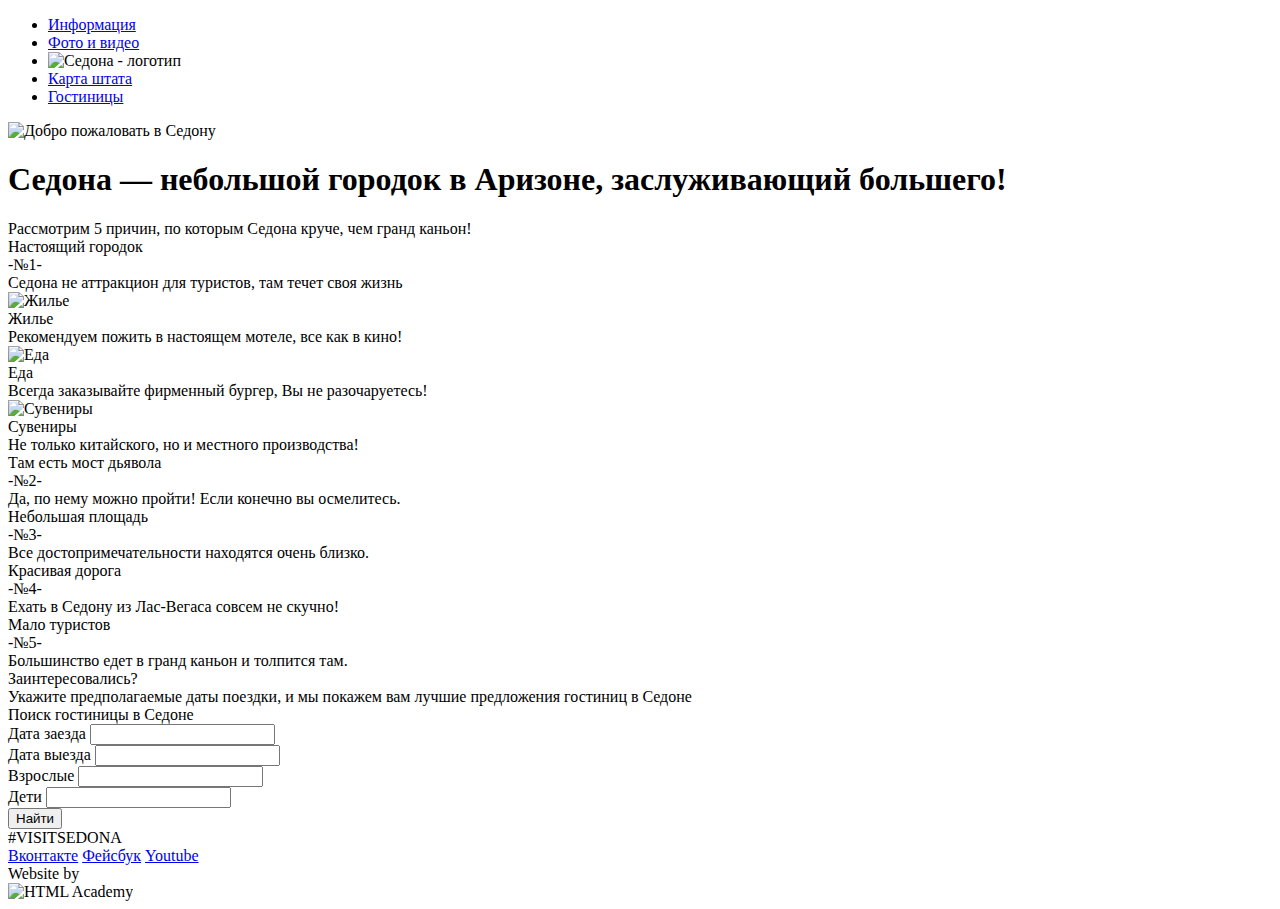
==== index.html @ 9730f126 "Доработанная разметка главной страницы и внутренней страницы" ====
<!DOCTYPE html>
<html lang="ru">
  <head>
    <meta charset="utf-8">
    <title>Добро пожаловать в Седону</title>
  </head>
  <body>
    <header class="main-header">
      <nav class="main-navigation">
        <ul>
          <li>
            <a href="#">Информация</a>
          </li>
          <li>
            <a href="#">Фото и видео</a>
          </li>
          <li>
            <div class="logo">
              <img src="img/logo.png" width="140" height="75" alt="Седона - логотип">
            </div>
          </li>
          <li>
            <a href="#">Карта штата</a>
          </li>
          <li>
            <a href="#">Гостиницы</a>
          </li>
        </ul>
      </nav>
    </header>
    <main>
      <div class="banner-wrapper">
        <div class="banner-description-container">
          <img src="#" width="475" height="360" alt="Добро пожаловать в Седону">
        </div>
      </div>
      <div class="advantages-container">
        <div class="advantages-title-wrapper">
          <h1 class="advantages-title">Седона — небольшой городок в Аризоне, заслуживающий большего!</h1>
          <div class="advantages-description">
            Рассмотрим 5 причин, по которым Седона круче, чем гранд каньон!
          </div>
        </div>
        <div class="advantages-wrapper">
          <section class="advantage">
            <div class=advantage-title> Настоящий городок </div>
            <div class="advantage-number">-№1-</div>
            <div class="advantage-text">Седона не аттракцион для туристов, там течет своя жизнь</div>
          </section>
        </div>
        <div class="advantage-extention-wrapper">
          <section class="advantage-extention">
            <div class="advantage-extention-image">
              <img src="#" width="60" height="60" alt="Жилье">
            </div>
            <div class="advantage-extention-title">Жилье</div>
            <div class="advantage-extention-text">Рекомендуем пожить в настоящем мотеле, все как в кино!</div>
          </section>
          <section class="advantage-extention">
            <div class="advantage-extention-image">
              <img src="#" width="60" height="60" alt="Еда">
            </div>
            <div class="advantage-extention-title">Еда</div>
            <div class="advantage-extention-text">Всегда заказывайте фирменный бургер, Вы не разочаруетесь!</div>
          </section>
          <section class="advantage-extention">
            <div class="advantage-extention-image">
              <img src="#" width="60" height="60" alt="Сувениры">
            </div>
            <div class="advantage-extention-title">Сувениры</div>
            <div class="advantage-extention-text">Не только китайского, но и местного производства!</div>
          </section>
        </div>
        <div class="advantages-wrapper">
          <section class="advantage">
            <div class=advantage-title>Там есть мост дьявола</div>
            <div class="advantage-number">-№2-</div>
            <div class="advantage-text">Да, по нему можно пройти! Если конечно вы осмелитесь.</div>
          </section>
        </div>
        <div class="advantages-wrapper">
          <section class="advantage">
            <div class=advantage-title>Небольшая площадь</div>
            <div class="advantage-number">-№3-</div>
            <div class="advantage-text">Все достопримечательности находятся очень близко.</div>
          </section>
          <section class="advantage">
            <div class=advantage-title>Красивая дорога</div>
            <div class="advantage-number">-№4-</div>
            <div class="advantage-text">Ехать в Седону из Лас-Вегаса совсем не скучно!</div>
          </section>
          <section class="advantage">
            <div class=advantage-title>Мало туристов</div>
            <div class="advantage-number">-№5-</div>
            <div class="advantage-text">Большинство едет в гранд каньон и толпится там.</div>
          </section>
        </div>
      </div>
      <div class="find-hotels-container">
        <div class="hotels-tittle-wrapper">
          <div class="hotels-title">Заинтересовались?</div>
          <div class="hotels-title-description">
            Укажите предполагаемые даты поездки,
            и мы покажем вам лучшие предложения гостиниц в Cедоне
          </div>
        </div>
        <div class="find-hotel-form-wrapper">
          <div class="find-hotel-form-title">Поиск гостиницы в Cедоне</div>
          <div class="find-hotel-form">
            <div class="find-hotel-form-container">
              <form>
                <div class="find-hotel-form-row">
                  <label for="date_a">Дата заезда</label>
                  <input type="text" name="arriving-date" id="date_a">
                </div>
                <div class="find-hotel-form-row">
                  <label for="date_d">Дата выезда</label>
                  <input type="text" name="departure-date" id="date_d">
                </div>
                <div class="find-hotel-form-row">
                  <div class="find-hotel-form-half-col">
                    <label for="adult">Взрослые</label>
                    <input type="number" name="adult" id="adult">
                  </div>
                  <div class="find-hotel-form-half-col">
                    <label for="kids">Дети</label>
                    <input type="number" name="kids" id="kids">
                  </div>
                </div>
                <div class="find-hotel-form-row">
                  <input type="submit" value="Найти">
                </div>
              </form>
            </div>
          </div>
          </div>
        <div class="map">
        </div>
      </div>
    </main>
    <footer>
      <div class="footer-label">
        <a> #VISITSEDONA</a>
      </div>
      <div class="footer-social">
        <a class="social-btn social-btn-vk" href="#">Вконтакте</a>
        <a class="social-btn social-btn-fb" href="#">Фейсбук</a>
        <a class="social-btn social-btn-inst" href="#">Youtube</a>
      </div>
      <div class="footer-copyright">
        <span>Website by</span>
        <div class="copiright-image">
          <img src="#" width="116" height="38" alt="HTML Academy">
        </div>
      </div>
    </footer>
  </body>
</html>
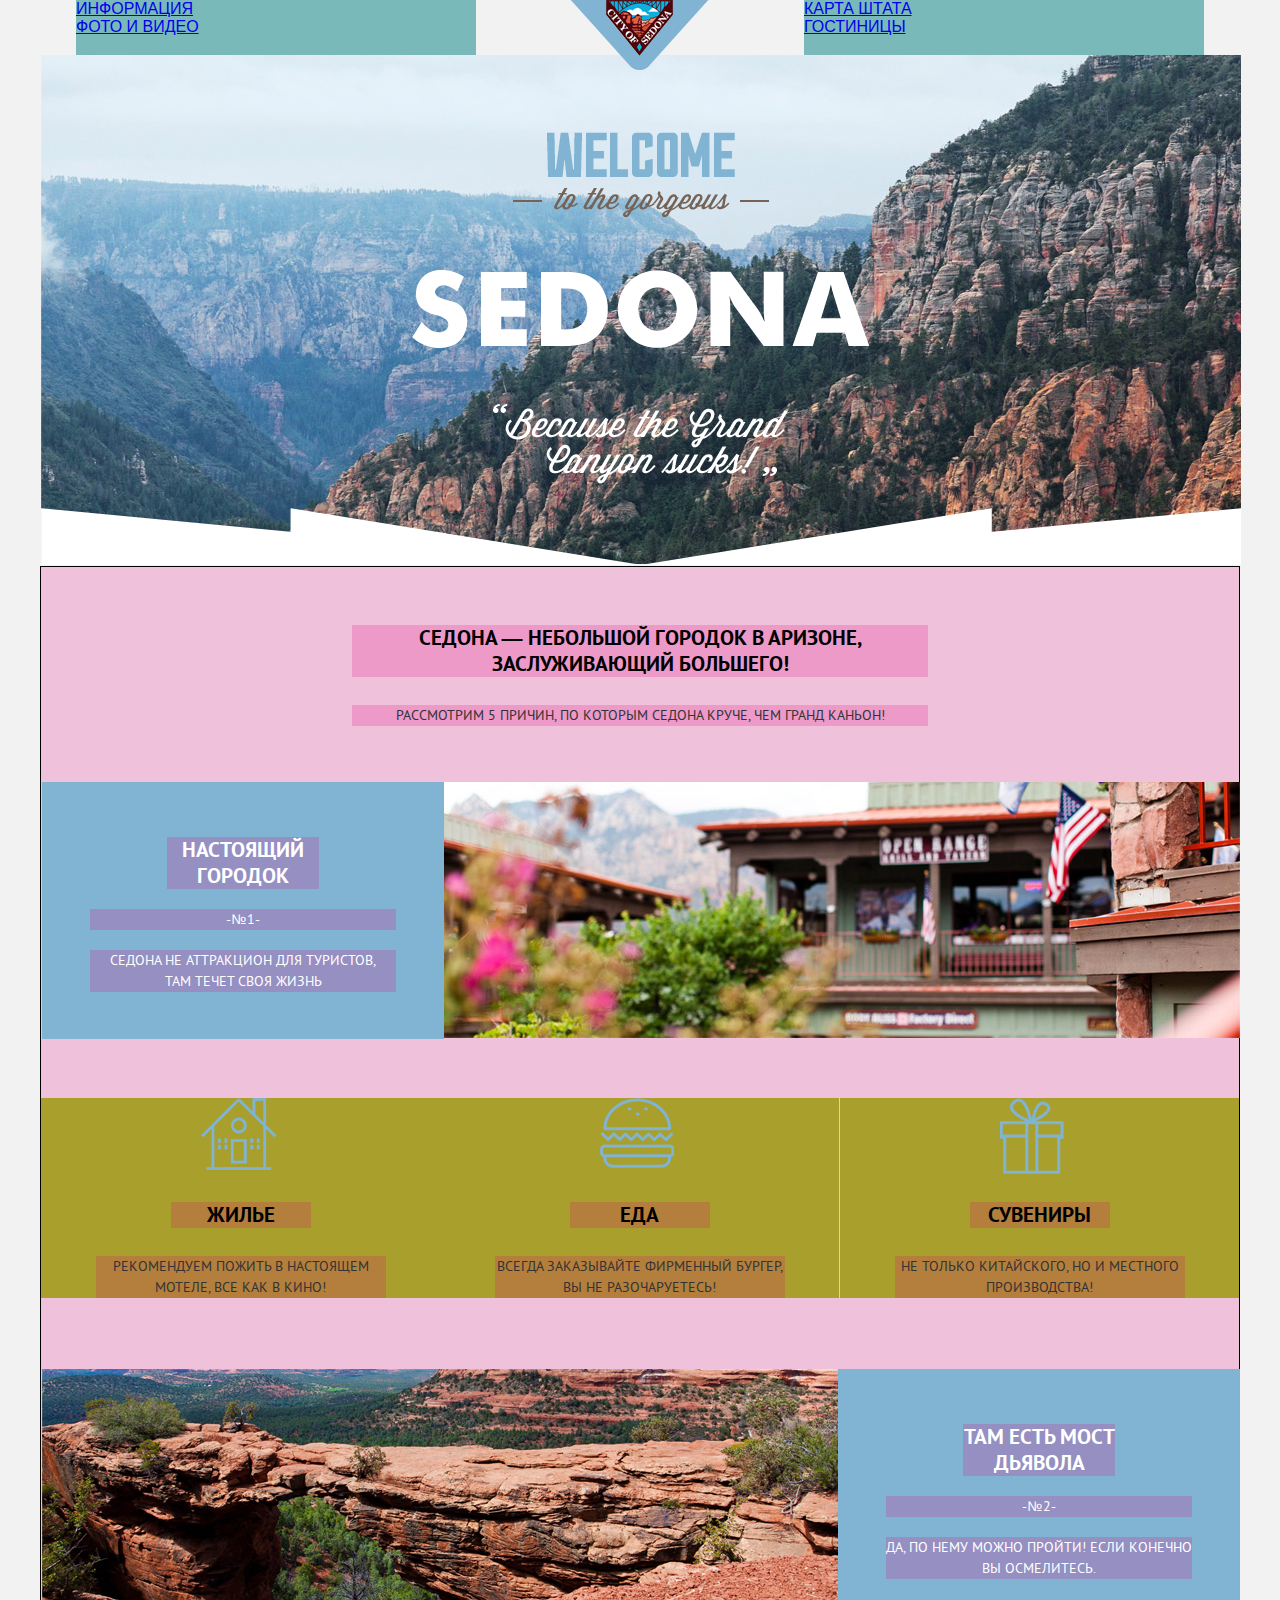
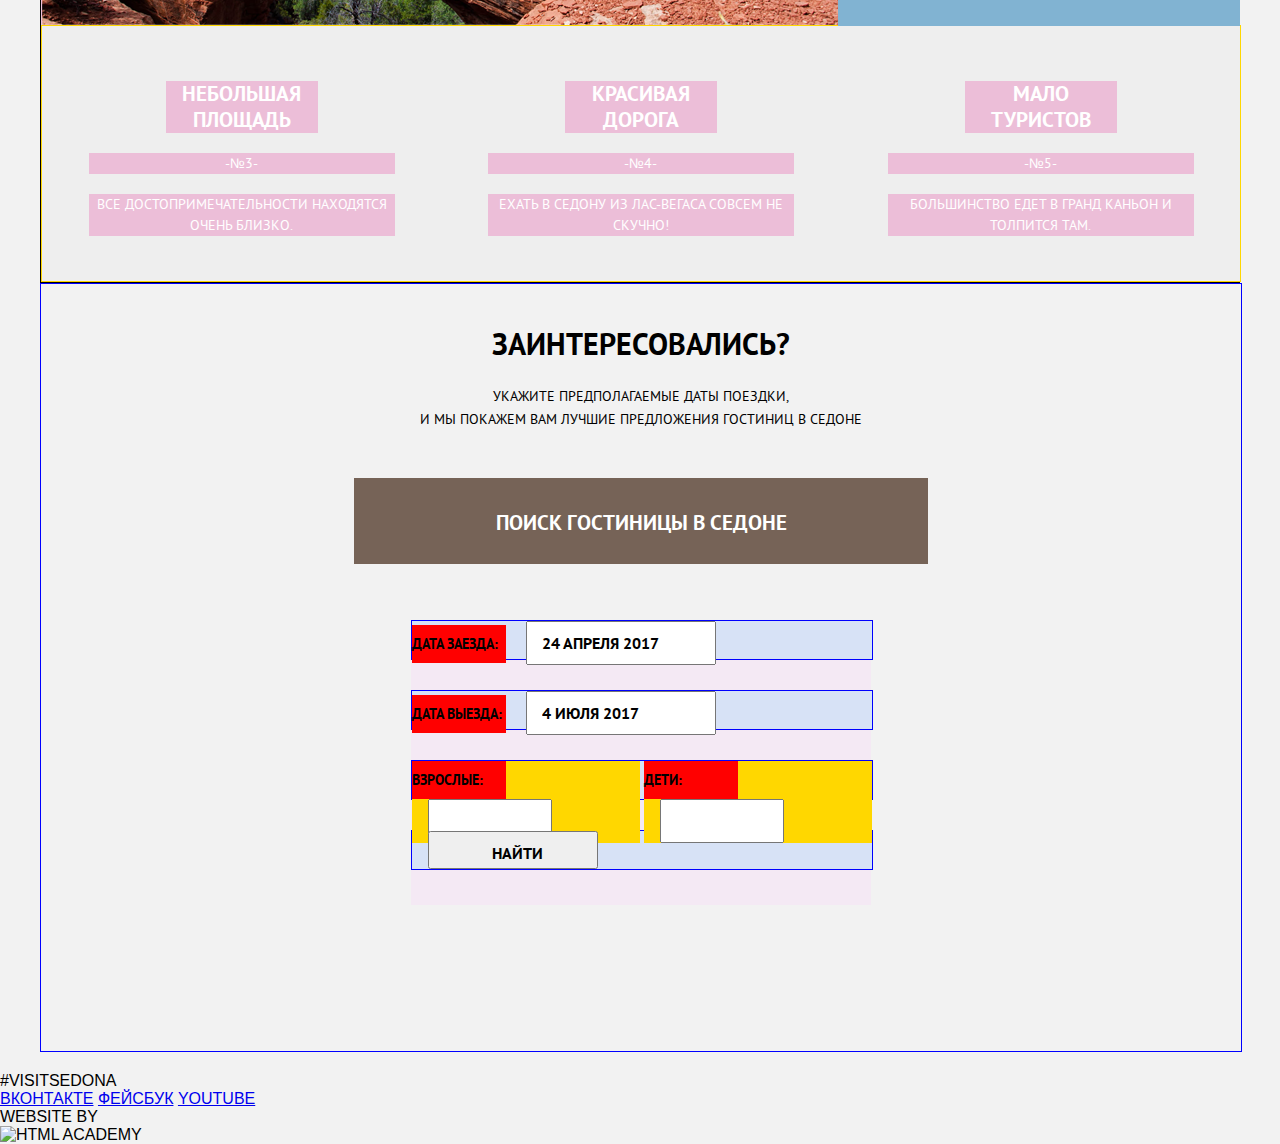
==== commit d721e960: "Сетка главной страницы (до формы)" ====
--- a/index.html
+++ b/index.html
@@ -3,22 +3,22 @@
   <head>
     <meta charset="utf-8">
     <title>Добро пожаловать в Седону</title>
+  <link rel="stylesheet" href="css/normalize.css">
+  <link rel="stylesheet" href="css/style.css">
   </head>
   <body>
-    <header class="main-header">
-      <nav class="main-navigation">
-        <ul>
+    <header class="main-container">
+      <nav class="main-navigation clearfix">
+        <ul class="nav-left">
+
           <li>
             <a href="#">Информация</a>
           </li>
           <li>
             <a href="#">Фото и видео</a>
           </li>
-          <li>
-            <div class="logo">
-              <img src="img/logo.png" width="140" height="75" alt="Седона - логотип">
-            </div>
-          </li>
+        </ul>
+        <ul class="nav-right">
           <li>
             <a href="#">Карта штата</a>
           </li>
@@ -26,12 +26,20 @@
             <a href="#">Гостиницы</a>
           </li>
         </ul>
+
+        <div class="logo">
+          <a>
+            <img src="img/logo.png" width="" height="" alt="Седона - логотип">
+          </a>
+        </div>
+
       </nav>
+
     </header>
-    <main>
+    <main class="main-container">
       <div class="banner-wrapper">
         <div class="banner-description-container">
-          <img src="#" width="475" height="360" alt="Добро пожаловать в Седону">
+          <img src="img/banner-text.png" width="" height="" alt="Добро пожаловать в Седону">
         </div>
       </div>
       <div class="advantages-container">
@@ -41,66 +49,72 @@
             Рассмотрим 5 причин, по которым Седона круче, чем гранд каньон!
           </div>
         </div>
-        <div class="advantages-wrapper">
+        <div class="advantages-wrapper first">
           <section class="advantage">
-            <div class=advantage-title> Настоящий городок </div>
-            <div class="advantage-number">-№1-</div>
-            <div class="advantage-text">Седона не аттракцион для туристов, там течет своя жизнь</div>
+            <div class="advantages-title"> Настоящий городок </div>
+            <div class="advantages-description">-№1- </div>
+            <div class="advantages-description">
+              Седона не аттракцион для туристов, <br>
+              там течет своя жизнь
+            </div>
           </section>
         </div>
-        <div class="advantage-extention-wrapper">
+        <div class="advantage-extention-wrapper clearfix">
           <section class="advantage-extention">
             <div class="advantage-extention-image">
-              <img src="#" width="60" height="60" alt="Жилье">
+              <img src="img/dwelling-icon.png" width="" height="" alt="Жилье">
             </div>
-            <div class="advantage-extention-title">Жилье</div>
-            <div class="advantage-extention-text">Рекомендуем пожить в настоящем мотеле, все как в кино!</div>
+            <div class="advantages-title extention">Жилье</div>
+            <div class="advantages-description extention">Рекомендуем пожить в настоящем мотеле, все как в кино!</div>
           </section>
           <section class="advantage-extention">
             <div class="advantage-extention-image">
-              <img src="#" width="60" height="60" alt="Еда">
+              <img src="img/food-icon.png" width="" height="" alt="Еда">
             </div>
-            <div class="advantage-extention-title">Еда</div>
-            <div class="advantage-extention-text">Всегда заказывайте фирменный бургер, Вы не разочаруетесь!</div>
+            <div class="advantages-title extention">Еда</div>
+            <div class="advantages-description extention">
+              Всегда заказывайте фирменный бургер, Вы не разочаруетесь!</div>
           </section>
           <section class="advantage-extention">
             <div class="advantage-extention-image">
-              <img src="#" width="60" height="60" alt="Сувениры">
+              <img src="img/souvenir-icon.png" width="" height="" alt="Сувениры">
             </div>
-            <div class="advantage-extention-title">Сувениры</div>
-            <div class="advantage-extention-text">Не только китайского, но и местного производства!</div>
+            <div class="advantages-title extention">Сувениры</div>
+            <div class="advantages-description extention">Не только китайского, но и местного производства!</div>
           </section>
         </div>
-        <div class="advantages-wrapper">
-          <section class="advantage">
-            <div class=advantage-title>Там есть мост дьявола</div>
-            <div class="advantage-number">-№2-</div>
-            <div class="advantage-text">Да, по нему можно пройти! Если конечно вы осмелитесь.</div>
+        <div class="advantages-wrapper second">
+          <section class="advantage second">
+            <div class="advantages-title">Там есть мост дьявола</div>
+            <div class="advantages-description">-№2-</div>
+            <div class="advantages-description">Да, по нему можно пройти! Если конечно вы осмелитесь.</div>
           </section>
         </div>
-        <div class="advantages-wrapper">
-          <section class="advantage">
-            <div class=advantage-title>Небольшая площадь</div>
-            <div class="advantage-number">-№3-</div>
-            <div class="advantage-text">Все достопримечательности находятся очень близко.</div>
+        <div class="advantages-wrapper third clearfix">
+          <section class="advantage third">
+            <div class="advantages-title">Небольшая площадь</div>
+            <div class="advantages-description">-№3-</div>
+            <div class="advantages-description">Все достопримечательности находятся очень близко.</div>
           </section>
-          <section class="advantage">
-            <div class=advantage-title>Красивая дорога</div>
-            <div class="advantage-number">-№4-</div>
-            <div class="advantage-text">Ехать в Седону из Лас-Вегаса совсем не скучно!</div>
+          <section class="advantage third">
+            <div class="advantages-title">Красивая дорога</div>
+            <div class="advantages-description">-№4-</div>
+            <div class="advantages-description">Ехать в Седону из Лас-Вегаса совсем не скучно!</div>
           </section>
-          <section class="advantage">
-            <div class=advantage-title>Мало туристов</div>
-            <div class="advantage-number">-№5-</div>
-            <div class="advantage-text">Большинство едет в гранд каньон и толпится там.</div>
+          <section class="advantage third">
+            <div class="advantages-title">Мало туристов</div>
+            <div class="advantages-description">-№5-</div>
+            <div class="advantages-description">Большинство едет в гранд каньон и толпится там.</div>
           </section>
         </div>
       </div>
+
       <div class="find-hotels-container">
+
         <div class="hotels-tittle-wrapper">
           <div class="hotels-title">Заинтересовались?</div>
           <div class="hotels-title-description">
-            Укажите предполагаемые даты поездки,
+            Укажите предполагаемые даты поездки, <br>
             и мы покажем вам лучшие предложения гостиниц в Cедоне
           </div>
         </div>
@@ -108,22 +122,23 @@
           <div class="find-hotel-form-title">Поиск гостиницы в Cедоне</div>
           <div class="find-hotel-form">
             <div class="find-hotel-form-container">
-              <form>
+
+              <form action="#" method="get">
                 <div class="find-hotel-form-row">
-                  <label for="date_a">Дата заезда</label>
-                  <input type="text" name="arriving-date" id="date_a">
+                  <label for="date_a">Дата заезда:</label>
+                  <input type="text" name="arriving-date" id="date_a" value="24 апреля 2017">
                 </div>
                 <div class="find-hotel-form-row">
-                  <label for="date_d">Дата выезда</label>
-                  <input type="text" name="departure-date" id="date_d">
+                  <label for="date_d">Дата выезда:</label>
+                  <input type="text" name="departure-date" id="date_d" value="4 июля 2017">
                 </div>
                 <div class="find-hotel-form-row">
                   <div class="find-hotel-form-half-col">
-                    <label for="adult">Взрослые</label>
+                    <label for="adult">Взрослые:</label>
                     <input type="number" name="adult" id="adult">
                   </div>
                   <div class="find-hotel-form-half-col">
-                    <label for="kids">Дети</label>
+                    <label class="kidds" for="kids">Дети:</label>
                     <input type="number" name="kids" id="kids">
                   </div>
                 </div>
--- a/css/style.css
+++ b/css/style.css
@@ -0,0 +1,478 @@
+@font-face {
+  font-family: "PT Sans Bold";
+  src: url(../fonts/ptsansbold.woff);
+}
+
+@font-face {
+  font-family: "PT Sans Regular";
+  src: url(../fonts/ptsans.woff);
+}
+
+body {
+  min-width: 1280px;
+  min-height: 1900px;
+  margin: 0;
+  padding: 0;
+  background-color: #f2f2f2;
+  text-transform: uppercase;
+}
+
+body {
+ /* background: url(../img/sedona-index-1200.jpg) no-repeat 50% 0; */
+  background-size: 1280px auto;
+}
+
+header {
+
+}
+
+.main-container {
+  /* Только для оформления сетки */
+  width: 1200px;
+  margin: 0 auto;
+  /* background-color: rgba(128,128,0,0.5); */
+}
+
+main.main-container {
+
+  position: relative;
+  top: -20px;
+  z-index: 1;
+}
+
+.main-navigation {
+  width: 1128px;
+  margin: 0 auto;
+/*  background-color: rgba(0,128,0,0.5); */
+
+}
+
+.nav-left, .nav-right {
+  background-color: rgba(0,128,128,0.5);
+  min-height: 70px;
+  width: 400px;
+  margin: 0;
+  padding: 0;
+  list-style-type: none;
+  }
+
+.nav-left {
+  float: left;
+  margin: 0;
+  padding: 0;
+}
+
+.nav-right {
+  float: right;
+}
+
+.clearfix::after {
+  content: "";
+  display: table;
+  clear: both;
+}
+
+.logo {
+  width: 138px;
+  margin: 0 auto;
+  z-index: 2;
+  position: relative;
+
+}
+
+.banner-wrapper {
+  /*background-color: rgba(0,128,128,0.5); */
+  min-height: 510px;
+  border: 1px solid rgba(0,0,0,0);
+  background: url(../img/banner-mask.png) no-repeat 0 bottom, url(../img/banner-photo_2.jpg) no-repeat;
+  margin: 0 auto;
+  width: 100%;
+}
+
+.banner-description-container {
+  width: 458px;
+  height: 352px;
+  margin: 0 auto;
+  margin-top: 77px;
+}
+
+.advantages-container {
+  background-color: rgba(228,0,128,0.2);
+  min-height: 1280px;
+  border: 1px solid black;
+}
+
+.advantages-title-wrapper {
+
+  width: 576px;
+  height: 94px;
+  margin: 0 auto;
+  margin-top: 58px;
+}
+
+.advantages-title {
+  background-color: rgba(228,0,128,0.2);
+  font-family: "PT Sans Bold", Arial, sans-serif;
+  font-size: 21px;
+  line-height: 26px;
+  font-weight: 700;
+  text-transform: uppercase;
+  text-align: center;
+  margin: 0 auto;
+}
+
+  .advantage .advantages-title {
+    color: #ffffff;
+    width: 152px;
+    margin-top: 54px;
+  }
+
+
+
+.advantages-description {
+  background-color: rgba(228,0,128,0.2);
+  font-family: "PT Sans Regular", Arial, sans-serif;
+  font-size: 14px;
+  line-height: 21px;
+  font-weight: 400;
+  text-transform: uppercase;
+  text-align: center;
+  color: #333333;
+  width: 100%;
+  margin: 0 auto;
+  margin-top: 28px;
+
+}
+
+.advantage .advantages-description {
+  color: #ffffff;
+  width: 306px;
+  margin-top: 20px;
+}
+
+
+.advantages-wrapper {
+  background-color: rgba(228,0,128,0.2);
+  width: 100%;
+  height: 255px;
+  margin: 0 auto;
+  border: 1px solid rgba(255,0,0,0);
+
+}
+
+.advantages-wrapper.first {
+  background: url("../img/town.jpg") no-repeat right 0;
+  margin-top: 62px;
+
+}
+
+.advantages-wrapper.second{
+  background: url("../img/bridge.png") no-repeat left 0;
+  margin-top: 0px;
+}
+
+
+.advantage {
+  background-color: #81b3d2;
+  width: 400px;
+  height: 255px;
+  border: 1px solid rgba(255,0,0,0);
+}
+
+.advantage.second {
+  /*margin-left: 800px; */
+  position: absolute;
+  right: 0;
+}
+
+
+.advantage-extention-wrapper {
+    height: 330px;
+}
+
+.advantage-extention {
+  width: 399px;
+  float: left;
+  background-color: rgba(150,150,0,0.8);
+  margin-top: 60px;
+}
+
+.advantage-extention:last-child {
+  float: right;
+}
+
+.advantage-extention-image {
+  width: 80px;
+  height: 76px;
+  margin: 0 auto;
+
+}
+
+.advantages-title.extention {
+  width: 140px;
+  margin-top: 28px;
+}
+
+.advantages-description.extention {
+  width: 290px;
+  margin-top: 28px;
+}
+
+.advantages-wrapper.third {
+  height: 255px;
+  border: 1px solid gold;
+  background-color: #eeeeee;
+  margin-bottom: 0;
+}
+
+.advantage.third {
+  width: 397px;
+  height: 225px;
+  float: left;
+  color: black;
+  background-color: #eeeeee;
+}
+
+.advantage:last-child.third {
+  float: right;
+}
+
+.find-hotels-container {
+  width: 1200px;
+  height: 767px;
+  border: 1px solid blue;
+}
+
+.hotels-title {
+  width: 400px;
+  font-size: 30px;
+  font-family: "PT Sans Bold", Arial, sans-serif;
+  font-weight: 700;
+  text-align: center;
+  margin: 0 auto;
+  margin-top: 40px;
+}
+
+.hotels-title-description {
+  width: 500px;
+  font-size: 14px;
+  line-height: 23px;
+  font-family: "PT Sans Regular", Arial, sans-serif;
+  font-weight: 400;
+  text-align: center;
+  margin: 0 auto;
+  margin-top: 22px;
+}
+
+.find-hotel-form-wrapper {
+  width: 574px;
+  height: 483px;
+  margin: 0 auto;
+  margin-top: 47px;
+
+}
+
+.find-hotel-form-title {
+  width: 100%;
+  height: 86px;
+  font-size: 21px;
+  line-height: 90px;
+  font-family: "PT Sans Bold", Arial, sans-serif;
+  font-weight: 700;
+  color: white;
+  background-color: #766357;
+  text-align: center;
+  margin: center auto;
+}
+
+.find-hotel-form-container {
+  width: 460px;
+  height: 285px;
+  margin: 56px auto;
+  background-color: rgba(255,200,255,0.2);
+}
+
+.find-hotel-form-row {
+  width: 460px;
+  height: 38px;
+  background-color: rgba(100,200,255,0.2);
+  margin-bottom: 30px;
+  font-size: 14px;
+  line-height: 38px;
+  font-family: "PT Sans Bold", Arial, sans-serif;
+  font-weight: 700;
+  border: 1px solid blue;
+}
+
+.find-hotel-form-container form label {
+  display: inline-block;
+  width: 94px;
+  height: 38px;
+  padding: 0;
+  margin: 0;
+  background: red;
+}
+
+.find-hotel-form-container form input {
+  display: inline-block;
+  font-family: "PT Sans Bold", Arial, sans-serif;
+  font-weight: 700;
+  font-size: 16px;
+  text-transform: uppercase;
+  color: black;
+  width: 170px;
+  height: 38px;
+  margin-left: 16px;
+  padding-left: 14px;
+}
+
+.find-hotel-form-container form .find-hotel-form-half-col input {
+  display: inline-block;
+  font-family: "PT Sans Bold", Arial, sans-serif;
+  font-weight: 700;
+  font-size: 16px;
+  text-transform: uppercase;
+  color: black;
+  width: 104px;
+  height: 38px;
+  padding-left: 14px;
+
+}
+
+.find-hotel-form-half-col {
+  display: inline-block;
+  background-color: gold;
+  width: 228px;
+
+}
+
+
+
+
+
+
+
+
+
+
+
+/*======================================
+ Системное оформление - не изменять
+=======================================*/
+/*
+body {
+  padding: 3px;
+}
+
+body > *,
+body > * > *,
+body > * > * > * {
+  position: relative;
+}
+
+body > *::before,
+body > * > *::before,
+body > * > * > *::before {
+  content: "";
+  position: absolute;
+
+  height: 24px;
+  padding: 2px 5px;
+
+  font-weight: bold;
+  font-size: 16px;
+  line-height: 24px;
+  font-family: "Courier New", monotype;
+  white-space: nowrap;
+}
+
+body > *::before {
+  top: -3px;
+  left: -3px;
+}
+
+body > * > *::before {
+  top: -3px;
+  left: -3px;
+}
+
+body > * > * > *::before {
+  top: 0;
+  left: 0;
+}
+
+body > * {
+  background: rgba(0, 128, 0, 0.2);
+  box-shadow: 0 0 0 3px green;
+}
+
+body > *::before {
+  color: white;
+
+  background: green;
+}
+
+body > * > * {
+  background: rgba(255, 45, 82, 0.2);
+  box-shadow: 0 0 0 3px rgb(255, 45, 82);
+}
+
+body > * > *::before {
+  color: white;
+
+  background: rgb(255, 45, 82);
+}
+
+body > * > * > * {
+  background: rgba(234, 255, 45, 0.2);
+  box-shadow: inset 0 0 0 2px rgb(234, 255, 45);
+
+}
+
+body > * > * > *::before {
+  color: black;
+
+  background: rgb(234, 255, 45);
+}
+
+.main-header::before {
+  content: ".main-header";
+}
+
+.container::before {
+  content: ".container";
+}
+
+.main-header .container::before {
+  top: auto;
+  bottom: -28px;
+}
+
+.main-navigation::before {
+  content: ".main-navigation";
+}
+
+.user-block::before {
+  content: ".user-block";
+}
+
+.index-logo::before {
+  content: ".index-logo";
+}
+
+
+
+*/
+
+
+
+
+
+
+
+
+
+
+
+
+
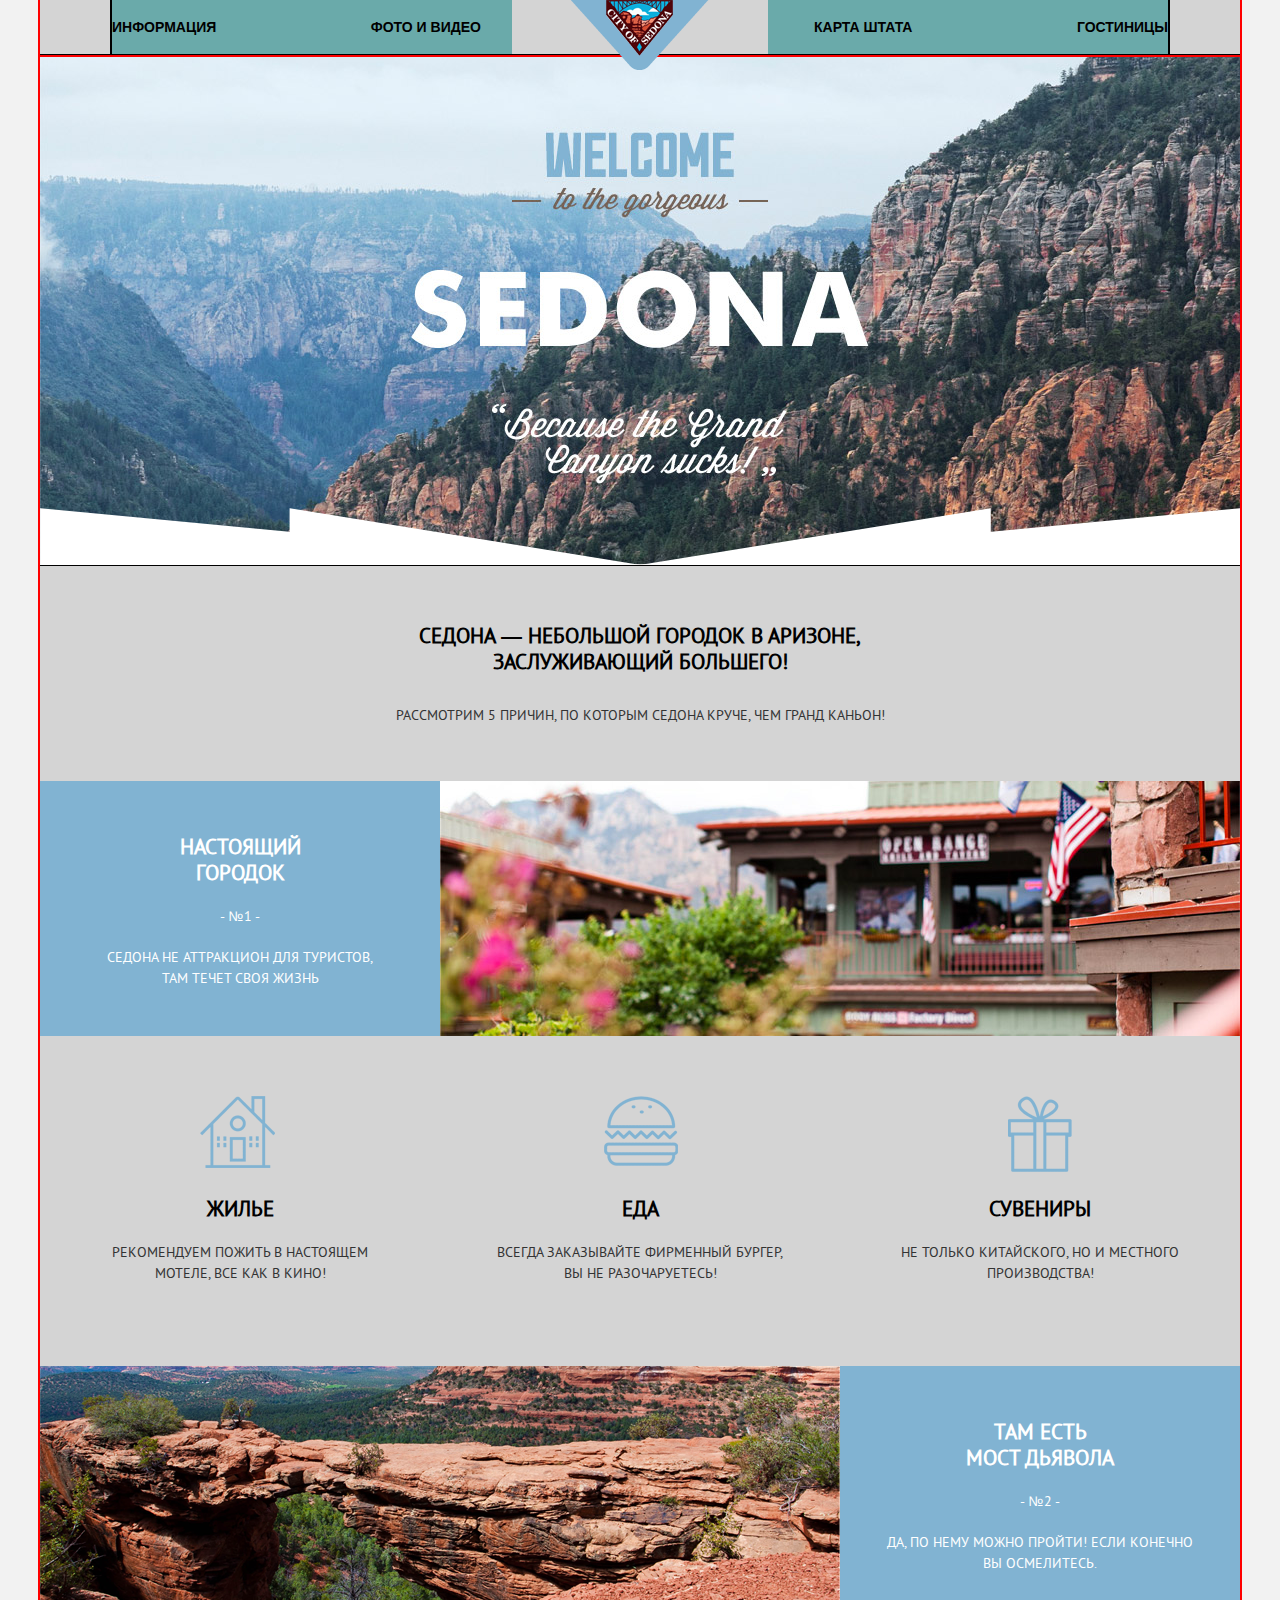
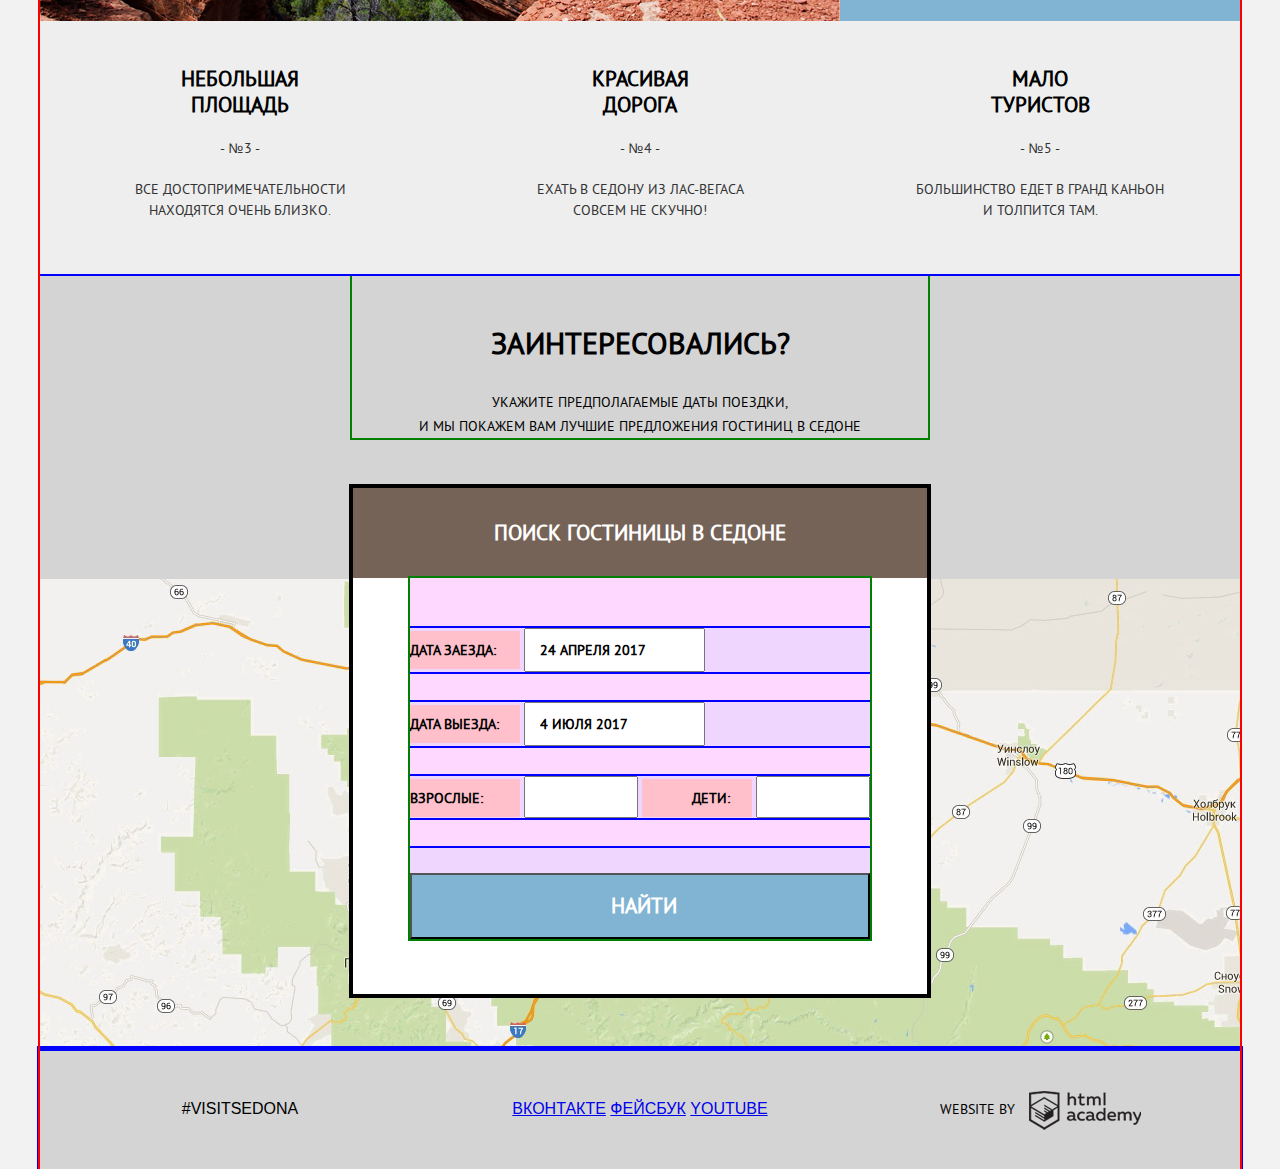
==== commit 1addefe6: "Разметка сетки и основных элементов всех страниц основного проекта" ====
--- a/index.html
+++ b/index.html
@@ -3,171 +3,162 @@
   <head>
     <meta charset="utf-8">
     <title>Добро пожаловать в Седону</title>
-  <link rel="stylesheet" href="css/normalize.css">
-  <link rel="stylesheet" href="css/style.css">
+    <link rel="stylesheet" href="css/normalize.css">
+    <link rel="stylesheet" href="css/style.css">
   </head>
   <body>
-    <header class="main-container">
-      <nav class="main-navigation clearfix">
-        <ul class="nav-left">
-
-          <li>
-            <a href="#">Информация</a>
-          </li>
-          <li>
-            <a href="#">Фото и видео</a>
-          </li>
-        </ul>
-        <ul class="nav-right">
-          <li>
-            <a href="#">Карта штата</a>
-          </li>
-          <li>
-            <a href="#">Гостиницы</a>
-          </li>
-        </ul>
-
-        <div class="logo">
-          <a>
-            <img src="img/logo.png" width="" height="" alt="Седона - логотип">
-          </a>
-        </div>
-
-      </nav>
-
-    </header>
-    <main class="main-container">
-      <div class="banner-wrapper">
-        <div class="banner-description-container">
-          <img src="img/banner-text.png" width="" height="" alt="Добро пожаловать в Седону">
-        </div>
-      </div>
-      <div class="advantages-container">
+    <div class="main-container">
+      <header class="main-header">
+        <nav class="center clearfix">
+          <ul class="nav-left">
+            <li>
+              <a href="#">Информация</a>
+            </li>
+            <li>
+              <a href="#">Фото и видео</a>
+            </li>
+          </ul>
+          <ul class="nav-right">
+            <li>
+              <a href="#">Карта штата</a>
+            </li>
+            <li>
+              <a href="hotels.html">Гостиницы</a>
+            </li>
+          </ul>
+          <div class="logo">
+            <a>
+              <img src="img/logo.png" width="138" height="70" alt="Седона - логотип">
+            </a>
+          </div>
+        </nav>
+      </header>
+      <main>
+        <div class="banner-wrapper"></div>
+        <div class="advantages-container">
         <div class="advantages-title-wrapper">
-          <h1 class="advantages-title">Седона — небольшой городок в Аризоне, заслуживающий большего!</h1>
-          <div class="advantages-description">
-            Рассмотрим 5 причин, по которым Седона круче, чем гранд каньон!
-          </div>
-        </div>
-        <div class="advantages-wrapper first">
-          <section class="advantage">
-            <div class="advantages-title"> Настоящий городок </div>
-            <div class="advantages-description">-№1- </div>
+            <h1 class="advantages-title">Седона — небольшой городок в Аризоне, заслуживающий большего!</h1>
             <div class="advantages-description">
-              Седона не аттракцион для туристов, <br>
-              там течет своя жизнь
-            </div>
-          </section>
-        </div>
-        <div class="advantage-extention-wrapper clearfix">
-          <section class="advantage-extention">
-            <div class="advantage-extention-image">
-              <img src="img/dwelling-icon.png" width="" height="" alt="Жилье">
-            </div>
-            <div class="advantages-title extention">Жилье</div>
-            <div class="advantages-description extention">Рекомендуем пожить в настоящем мотеле, все как в кино!</div>
-          </section>
-          <section class="advantage-extention">
-            <div class="advantage-extention-image">
-              <img src="img/food-icon.png" width="" height="" alt="Еда">
-            </div>
-            <div class="advantages-title extention">Еда</div>
-            <div class="advantages-description extention">
-              Всегда заказывайте фирменный бургер, Вы не разочаруетесь!</div>
-          </section>
-          <section class="advantage-extention">
-            <div class="advantage-extention-image">
-              <img src="img/souvenir-icon.png" width="" height="" alt="Сувениры">
-            </div>
-            <div class="advantages-title extention">Сувениры</div>
-            <div class="advantages-description extention">Не только китайского, но и местного производства!</div>
-          </section>
-        </div>
-        <div class="advantages-wrapper second">
-          <section class="advantage second">
-            <div class="advantages-title">Там есть мост дьявола</div>
-            <div class="advantages-description">-№2-</div>
-            <div class="advantages-description">Да, по нему можно пройти! Если конечно вы осмелитесь.</div>
-          </section>
-        </div>
-        <div class="advantages-wrapper third clearfix">
-          <section class="advantage third">
-            <div class="advantages-title">Небольшая площадь</div>
-            <div class="advantages-description">-№3-</div>
-            <div class="advantages-description">Все достопримечательности находятся очень близко.</div>
-          </section>
-          <section class="advantage third">
-            <div class="advantages-title">Красивая дорога</div>
-            <div class="advantages-description">-№4-</div>
-            <div class="advantages-description">Ехать в Седону из Лас-Вегаса совсем не скучно!</div>
-          </section>
-          <section class="advantage third">
-            <div class="advantages-title">Мало туристов</div>
-            <div class="advantages-description">-№5-</div>
-            <div class="advantages-description">Большинство едет в гранд каньон и толпится там.</div>
-          </section>
-        </div>
-      </div>
-
-      <div class="find-hotels-container">
-
-        <div class="hotels-tittle-wrapper">
-          <div class="hotels-title">Заинтересовались?</div>
-          <div class="hotels-title-description">
-            Укажите предполагаемые даты поездки, <br>
-            и мы покажем вам лучшие предложения гостиниц в Cедоне
-          </div>
-        </div>
-        <div class="find-hotel-form-wrapper">
-          <div class="find-hotel-form-title">Поиск гостиницы в Cедоне</div>
-          <div class="find-hotel-form">
-            <div class="find-hotel-form-container">
-
-              <form action="#" method="get">
-                <div class="find-hotel-form-row">
-                  <label for="date_a">Дата заезда:</label>
-                  <input type="text" name="arriving-date" id="date_a" value="24 апреля 2017">
-                </div>
-                <div class="find-hotel-form-row">
-                  <label for="date_d">Дата выезда:</label>
-                  <input type="text" name="departure-date" id="date_d" value="4 июля 2017">
-                </div>
-                <div class="find-hotel-form-row">
-                  <div class="find-hotel-form-half-col">
-                    <label for="adult">Взрослые:</label>
-                    <input type="number" name="adult" id="adult">
-                  </div>
-                  <div class="find-hotel-form-half-col">
-                    <label class="kidds" for="kids">Дети:</label>
-                    <input type="number" name="kids" id="kids">
-                  </div>
-                </div>
-                <div class="find-hotel-form-row">
-                  <input type="submit" value="Найти">
-                </div>
-              </form>
+              Рассмотрим 5 причин, по которым Седона круче, чем гранд каньон!
             </div>
           </div>
+          <div class="advantages-wrapper first  clearfix">
+            <section class="advantage">
+              <div class="advantages-title first"> Настоящий городок </div>
+              <div class="advantages-description first">- №1 - </div>
+              <div class="advantages-description first">
+                Седона не аттракцион для туристов,
+                там течет своя жизнь
+              </div>
+            </section>
           </div>
-        <div class="map">
+
+          <div class="advantage-extention-wrapper clearfix">
+            <section class="advantage-extention">
+              <div class="advantage-extention-image">
+             <!--   <img src="img/dwelling-icon.png" width="75" height="72" alt="Жилье">   -->
+              </div>
+              <div class="advantages-title extention">Жилье</div>
+              <div class="advantages-description extention">Рекомендуем пожить в настоящем мотеле, все как в кино!</div>
+            </section>
+            <section class="advantage-extention">
+              <div class="advantage-extention-image">
+             <!--   <img src="img/food-icon.png" width="74" height="70" alt="Еда">  -->
+              </div>
+              <div class="advantages-title extention">Еда</div>
+              <div class="advantages-description extention">
+                Всегда заказывайте фирменный бургер, Вы не разочаруетесь!</div>
+            </section>
+            <section class="advantage-extention">
+              <div class="advantage-extention-image">
+         <!--           <img src="img/souvenir-icon.png" width="64" height="76" alt="Сувениры">   -->
+              </div>
+          <div class="advantages-title extention">Сувениры</div>
+              <div class="advantages-description extention">Не только китайского, но и местного производства!</div>
+            </section>
+          </div>
+
+          <div class="advantages-wrapper second clearfix">
+            <section class="advantage second">
+              <div class="advantages-title second">Там есть мост дьявола</div>
+              <div class="advantages-description second">- №2 -</div>
+              <div class="advantages-description second">Да, по нему можно пройти! Если конечно вы осмелитесь.</div>
+            </section>
+          </div>
+          <div class="advantages-wrapper third clearfix">
+            <section class="advantage third">
+              <div class="advantages-title third">Небольшая площадь</div>
+              <div class="advantages-description third">- №3 -</div>
+              <div class="advantages-description third">Все достопримечательности находятся очень близко.</div>
+            </section>
+            <section class="advantage third">
+              <div class="advantages-title third">Красивая дорога</div>
+              <div class="advantages-description third">- №4 -</div>
+              <div class="advantages-description third">Ехать в Седону из Лас-Вегаса совсем не скучно!</div>
+            </section>
+            <section class="advantage third">
+              <div class="advantages-title third">Мало туристов</div>
+              <div class="advantages-description third">- №5 -</div>
+              <div class="advantages-description third">Большинство едет в гранд каньон и толпится там.</div>
+            </section>
+          </div>
+          </div>
+
+        <div class="find-hotels-container">
+          <div class="hotels-title-wrapper">
+            <div class="hotels-title">Заинтересовались?</div>
+            <div class="hotels-title-description">
+              Укажите предполагаемые даты поездки, <br>
+              и мы покажем вам лучшие предложения гостиниц в Cедоне
+            </div>
+          </div>
+
+          <div class="find-hotel-form-wrapper">
+            <div class="find-hotel-form-title">Поиск гостиницы в Cедоне</div>
+            <div class="find-hotel-form">
+              <div class="find-hotel-form-container">
+                <form action="#" method="get">
+                  <div class="find-hotel-form-row">
+                    <label for="date_a" class="find-hotel-label">Дата заезда:</label>
+                    <input type="text" name="arriving-date" id="date_a" value="24 апреля 2017">
+                  </div>
+                  <div class="find-hotel-form-row">
+                    <label for="date_d" class="find-hotel-label">Дата выезда:</label>
+                    <input type="text" name="departure-date" id="date_d" value="4 июля 2017">
+                  </div>
+                  <div class="find-hotel-form-row">
+                    <div class="find-hotel-form-half-col">
+                      <label for="adult" class="find-hotel-label">Взрослые:</label>
+                      <input type="text" name="adult" id="adult">
+                    </div>
+                    <div class="find-hotel-form-half-col">
+                      <label for="kids" class="find-hotel-label half">Дети:</label>
+                      <input type="text" name="kids" id="kids">
+                    </div>
+                  </div>
+                  <div class="find-hotel-form-row">
+                    <input type="submit" class="btn-find" value="Найти">
+                  </div>
+                </form>
+              </div>
+            </div>
+            </div>
         </div>
-      </div>
-    </main>
-    <footer>
-      <div class="footer-label">
-        <a> #VISITSEDONA</a>
-      </div>
-      <div class="footer-social">
-        <a class="social-btn social-btn-vk" href="#">Вконтакте</a>
-        <a class="social-btn social-btn-fb" href="#">Фейсбук</a>
-        <a class="social-btn social-btn-inst" href="#">Youtube</a>
-      </div>
-      <div class="footer-copyright">
-        <span>Website by</span>
-        <div class="copiright-image">
-          <img src="#" width="116" height="38" alt="HTML Academy">
+      </main>
+      <footer class="clearfix">
+        <div class="footer-label">
+          <a> #VISITSEDONA</a>
         </div>
-      </div>
-    </footer>
+        <div class="footer-social">
+          <a class="social-btn social-btn-vk" href="#">Вконтакте</a>
+          <a class="social-btn social-btn-fb" href="#">Фейсбук</a>
+          <a class="social-btn social-btn-inst" href="#">Youtube</a>
+        </div>
+        <div class="footer-copyright">
+          <span>Website by</span>
+        <div class="htmlacademy"></div>
+        </div>
+      </footer>
+    </div>
   </body>
 </html>
--- a/css/style.css
+++ b/css/style.css
@@ -1,69 +1,81 @@
 @font-face {
-  font-family: "PT Sans Bold";
+  font-family: "PT Sans";
   src: url(../fonts/ptsansbold.woff);
 }
 
 @font-face {
-  font-family: "PT Sans Regular";
+  font-family: "PT Sans";
   src: url(../fonts/ptsans.woff);
 }
 
 body {
   min-width: 1280px;
-  min-height: 1900px;
   margin: 0;
   padding: 0;
   background-color: #f2f2f2;
   text-transform: uppercase;
-}
-
-body {
- /* background: url(../img/sedona-index-1200.jpg) no-repeat 50% 0; */
+  /*background: url(../img/sedona-index-1200.jpg) no-repeat 50% 0;  */
   background-size: 1280px auto;
 }
 
-header {
-
-}
+.main-header {
+  width: 1200px;
+  height: 55px;
+  outline: 2px solid red;
+ }
 
 .main-container {
   /* Только для оформления сетки */
   width: 1200px;
   margin: 0 auto;
-  /* background-color: rgba(128,128,0,0.5); */
-}
-
-main.main-container {
-
-  position: relative;
-  top: -20px;
-  z-index: 1;
-}
-
-.main-navigation {
-  width: 1128px;
-  margin: 0 auto;
-/*  background-color: rgba(0,128,0,0.5); */
-
+  background-color: rgba(200,200,200,0.7) ;
+  outline: 2px solid red;
+}
+
+.center {
+  width: 1056px;
+  margin: 0 auto;
+  outline: 2px solid black;
 }
 
 .nav-left, .nav-right {
   background-color: rgba(0,128,128,0.5);
-  min-height: 70px;
   width: 400px;
   margin: 0;
   padding: 0;
   list-style-type: none;
-  }
+}
 
 .nav-left {
   float: left;
-  margin: 0;
-  padding: 0;
 }
 
 .nav-right {
   float: right;
+  text-align: right;
+}
+
+.nav-left a, .nav-right a {
+  display: block;
+  font-size: 14px;
+  line-height: 26px;
+  font-weight: 700;
+  text-decoration: none;
+  color: #000000;
+  padding: 14px 0;
+}
+
+.nav-left li, .nav-right li {
+  display: inline-block;
+  vertical-align: top;
+}
+
+.nav-left li:first-child {
+  padding-right: 150px;
+}
+
+.nav-right li:first-child {
+  padding-right: 160px;
 }
 
 .clearfix::after {
@@ -74,45 +86,34 @@
 
 .logo {
   width: 138px;
-  margin: 0 auto;
   z-index: 2;
-  position: relative;
-
+  position: absolute;
+  left: 50%;
+  margin-left: -69px;
+  top: 0;
 }
 
 .banner-wrapper {
   /*background-color: rgba(0,128,128,0.5); */
-  min-height: 510px;
-  border: 1px solid rgba(0,0,0,0);
-  background: url(../img/banner-mask.png) no-repeat 0 bottom, url(../img/banner-photo_2.jpg) no-repeat;
+  height: 510px;
+  outline: 1px solid rgba(0,0,0,1);
+  background: url(../img/banner-mask.png) no-repeat 0 bottom, url(../img/banner-photo.jpg) no-repeat;
   margin: 0 auto;
   width: 100%;
 }
 
-.banner-description-container {
-  width: 458px;
-  height: 352px;
-  margin: 0 auto;
-  margin-top: 77px;
-}
-
 .advantages-container {
-  background-color: rgba(228,0,128,0.2);
-  min-height: 1280px;
-  border: 1px solid black;
+  width: 1200px;
 }
 
 .advantages-title-wrapper {
-
   width: 576px;
-  height: 94px;
   margin: 0 auto;
   margin-top: 58px;
 }
 
 .advantages-title {
-  background-color: rgba(228,0,128,0.2);
-  font-family: "PT Sans Bold", Arial, sans-serif;
+  font-family: "PT Sans", Arial, sans-serif;
   font-size: 21px;
   line-height: 26px;
   font-weight: 700;
@@ -121,163 +122,204 @@
   margin: 0 auto;
 }
 
-  .advantage .advantages-title {
-    color: #ffffff;
-    width: 152px;
-    margin-top: 54px;
-  }
-
-
-
 .advantages-description {
-  background-color: rgba(228,0,128,0.2);
-  font-family: "PT Sans Regular", Arial, sans-serif;
+  font-family: "PT Sans", Arial, sans-serif;
   font-size: 14px;
   line-height: 21px;
   font-weight: 400;
   text-transform: uppercase;
   text-align: center;
   color: #333333;
-  width: 100%;
-  margin: 0 auto;
-  margin-top: 28px;
-
-}
-
-.advantage .advantages-description {
-  color: #ffffff;
-  width: 306px;
-  margin-top: 20px;
-}
-
+  margin: 0 auto;
+  margin-top: 30px;
+}
 
 .advantages-wrapper {
-  background-color: rgba(228,0,128,0.2);
-  width: 100%;
-  height: 255px;
-  margin: 0 auto;
-  border: 1px solid rgba(255,0,0,0);
 
 }
 
 .advantages-wrapper.first {
+  margin-top: 55px;
   background: url("../img/town.jpg") no-repeat right 0;
-  margin-top: 62px;
-
-}
-
-.advantages-wrapper.second{
-  background: url("../img/bridge.png") no-repeat left 0;
-  margin-top: 0px;
-}
-
+
+}
 
 .advantage {
   background-color: #81b3d2;
   width: 400px;
   height: 255px;
-  border: 1px solid rgba(255,0,0,0);
+  float: left;
+
+}
+
+.advantages-title.first {
+  color: #ffffff;
+  padding-left: 140px;
+  padding-right: 140px;
+  margin-top: 53px;
+}
+
+.advantages-description.first {
+  color: #ffffff;
+  margin: 0 auto;
+  margin-top: 20px;
+  padding-left: 60px;
+  padding-right: 60px;
+  text-align: center;
+}
+
+.advantage-extention-wrapper {
+    margin-top: 60px;
+}
+
+.advantage-extention {
+  width: 400px;
+  height: 270px;
+  float: left;
+}
+
+.advantage-extention-image {
+  height: 80px;
+  width: 80px;
+  text-align: center;
+  background: black;
+  margin: 0 auto;
+}
+
+.advantage-extention:nth-child(1) .advantage-extention-image {
+  background:  url(../img/advantages-icon.png) no-repeat;
+}
+
+.advantage-extention:nth-child(2) .advantage-extention-image {
+  background:  url(../img/advantages-icon.png) no-repeat -83px 0;
+}
+
+.advantage-extention:nth-child(3) .advantage-extention-image {
+  background:  url(../img/advantages-icon.png) no-repeat -165px 0;
+}
+.advantages-title.extention {
+  margin-top: 20px;
+}
+
+.advantages-description.extention  {
+  padding-left: 50px;
+  padding-right: 50px;
+  text-align: center;
+  margin-top: 20px;
+  /*width: 290px;
+  margin-top: 25px;  */
+}
+
+
+.advantages-wrapper.second{
+  background: url("../img/bridge.png") no-repeat left 0;
+
 }
 
 .advantage.second {
   /*margin-left: 800px; */
-  position: absolute;
-  right: 0;
-}
-
-
-.advantage-extention-wrapper {
-    height: 330px;
-}
-
-.advantage-extention {
-  width: 399px;
-  float: left;
-  background-color: rgba(150,150,0,0.8);
-  margin-top: 60px;
-}
-
-.advantage-extention:last-child {
   float: right;
 }
 
-.advantage-extention-image {
-  width: 80px;
-  height: 76px;
-  margin: 0 auto;
-
-}
-
-.advantages-title.extention {
-  width: 140px;
-  margin-top: 28px;
-}
-
-.advantages-description.extention {
-  width: 290px;
-  margin-top: 28px;
-}
+.advantages-title.second  {
+  margin: 0 auto;
+  margin-top: 53px;
+  padding-left: 125px;
+  padding-right: 125px;
+  text-align: center;
+  color: white;
+}
+
+.advantages-description.second  {
+  margin: 0 auto;
+  margin-top: 20px;
+  padding-left: 40px;
+  padding-right: 40px;
+  text-align: center;
+  color: white;
+}
+
 
 .advantages-wrapper.third {
+  margin-bottom: 0;
   height: 255px;
-  border: 1px solid gold;
+}
+
+.advantage.third{
   background-color: #eeeeee;
-  margin-bottom: 0;
-}
-
-.advantage.third {
-  width: 397px;
-  height: 225px;
-  float: left;
-  color: black;
-  background-color: #eeeeee;
-}
-
-.advantage:last-child.third {
-  float: right;
-}
+}
+
+.advantages-title.third  {
+  margin: 0 auto;
+  margin-top: 45px;
+  padding-left: 125px;
+  padding-right: 125px;
+  text-align: center;
+ }
+
+.advantages-description.third  {
+  margin: 0 auto;
+  margin-top: 20px;
+  padding-left: 70px;
+  padding-right: 70px;
+  text-align: center;
+}
+
+
 
 .find-hotels-container {
   width: 1200px;
-  height: 767px;
-  border: 1px solid blue;
+  outline: 2px solid blue;
+  background: url(../img/map.jpg) center bottom no-repeat;
+  padding-bottom: 55px;
+
+}
+
+.hotels-title-wrapper {
+  width: 576px;
+  outline: 2px solid green;
+  margin: 0 auto;
+  margin-top: 0px;
+  padding-top: 55px;
+
 }
 
 .hotels-title {
-  width: 400px;
   font-size: 30px;
-  font-family: "PT Sans Bold", Arial, sans-serif;
-  font-weight: 700;
-  text-align: center;
-  margin: 0 auto;
-  margin-top: 40px;
+  line-height: 24px;
+  font-family: "PT Sans", Arial, sans-serif;
+  font-weight: 700;
+  text-align: center;
+  margin: 0 auto;
+
 }
 
 .hotels-title-description {
   width: 500px;
   font-size: 14px;
-  line-height: 23px;
-  font-family: "PT Sans Regular", Arial, sans-serif;
+  line-height: 24px;
+  font-family: "PT Sans", Arial, sans-serif;
   font-weight: 400;
   text-align: center;
   margin: 0 auto;
-  margin-top: 22px;
+  margin-top: 35px;
+
 }
 
 .find-hotel-form-wrapper {
   width: 574px;
-  height: 483px;
-  margin: 0 auto;
-  margin-top: 47px;
-
+  margin: 0 auto;
+  margin-top: 50px;
+  background: white;
+  outline: 4px solid black;
+  padding-bottom: 55px;
 }
 
 .find-hotel-form-title {
   width: 100%;
-  height: 86px;
   font-size: 21px;
   line-height: 90px;
-  font-family: "PT Sans Bold", Arial, sans-serif;
+  font-family: "PT Sans", Arial, sans-serif;
   font-weight: 700;
   color: white;
   background-color: #766357;
@@ -287,66 +329,397 @@
 
 .find-hotel-form-container {
   width: 460px;
-  height: 285px;
-  margin: 56px auto;
-  background-color: rgba(255,200,255,0.2);
+
+  font-size: 14px;
+  margin: 0 auto;
+  padding-top: 50px;
+  background-color: rgba(255,200,255,0.7);
+  outline: 2px solid green;
 }
 
 .find-hotel-form-row {
   width: 460px;
-  height: 38px;
-  background-color: rgba(100,200,255,0.2);
+
+  background-color: rgba(100,200,255,0.1);
   margin-bottom: 30px;
-  font-size: 14px;
+
   line-height: 38px;
-  font-family: "PT Sans Bold", Arial, sans-serif;
-  font-weight: 700;
-  border: 1px solid blue;
-}
-
-.find-hotel-form-container form label {
-  display: inline-block;
-  width: 94px;
-  height: 38px;
-  padding: 0;
-  margin: 0;
-  background: red;
+  font-family: "PT Sans", Arial, sans-serif;
+  font-weight: 700;
+  outline: 2px solid blue;
+}
+
+.find-hotel-form-row:last-child {
+  margin-bottom: 0px;
+}
+
+.find-hotel-label {
+  display: inline-block;
+  width: 110px;
+  background: pink;
+}
+
+.find-hotel-label.half {
+  display: inline-block;
+  padding-left: 50px;
+  width: 60px;
 }
 
 .find-hotel-form-container form input {
   display: inline-block;
-  font-family: "PT Sans Bold", Arial, sans-serif;
+  font-family: "PT Sans", Arial, sans-serif;
+  font-weight: 700;
+  text-transform: uppercase;
+  padding-left: 14px;
+}
+
+.find-hotel-form-container form .find-hotel-form-half-col input {
+  display: inline-block;
+  font-family: "PT Sans", Arial, sans-serif;
   font-weight: 700;
   font-size: 16px;
   text-transform: uppercase;
-  color: black;
-  width: 170px;
-  height: 38px;
-  margin-left: 16px;
-  padding-left: 14px;
-}
-
-.find-hotel-form-container form .find-hotel-form-half-col input {
-  display: inline-block;
-  font-family: "PT Sans Bold", Arial, sans-serif;
+  width: 110px;
+  margin: 0;
+  padding: 0;
+}
+
+.find-hotel-form-half-col {
+  display: inline-block;
+  width: 228px;
+}
+
+.btn-find {
+  width: 100%;
+  background-color: #81b3d2;
+  color: white;
+  margin-top: 0px;
+  font-size: 21px;
+  line-height: 60px;
+  font-family: "PT Sans", Arial, sans-serif;
+  font-weight: 700;
+  margin-top: 25px;
+}
+
+footer {
+  outline: 3px solid blue;
+  height: 120px;
+}
+
+.footer-label, .footer-social, .footer-copyright {
+  width: 400px;
+  text-align: center;
+  line-height: 120px;
+  float: left;
+  }
+
+.htmlacademy {
+  display: inline-block;
+  width: 112px;
+  height: 40px;
+  background: url(../img/htmlacademy.png) no-repeat;
+  background-position: 0 0;
+  vertical-align: middle;
+  margin-left: 10px;
+}
+
+.footer-copyright {
+  font-size: 14px;
+  line-height: 120px;
+  font-family: "PT Sans", Arial, sans-serif;
+  font-weight: 400;
+}
+
+/* Страница hotels.html  */
+
+.select-hotel-wrapper {
+  outline: 2px solid blue;
+  background: url(../img/filter-background.jpg) no-repeat;
+  height: 218px;
+  font-family: "PT Sans", Arial, sans-serif;
+  color: white;
+  font-size: 14px;
+  font-weight: 400;
+  line-height: 21px;
+}
+
+.select-hotel-left {
+  outline: 2px solid red;
+  width: 255px;
+  height: 218px;
+  float: left;
+
+}
+
+.select-hotel-title {
   font-weight: 700;
   font-size: 16px;
+  line-height: 21px;
+}
+
+.select-hotel-right {
+  outline: 3px solid blue;
+  width: 328px;
+  height: 218px;
+  float: right;
+}
+
+.hotel-price-container {
+  width: 318px;
+  outline: 1px solid red;
+  background: #999999;
+  float: right;
+}
+
+.hotel-price-row {
+  outline: 1px solid red;
+  background: yellow;
+  text-align: center;
+}
+
+.hotel-price {
+  display: inline-block;
+  outline: 1px solid red;
+  background: green;
+  width: 155px;
+  text-align: center;
+}
+
+.price-range {
+  width: 318px;
+  height: 40px;
+  background: pink;
+}
+
+.select-hotel-btn-wrapper {
+  text-align: center;
+}
+
+.select-hotel-btn {
+  padding: 5px 35px;
+  margin: 110 auto;
+  color: white;
+  font-size: 14px;
+  font-weight: 400;
+  line-height: 21px;
   text-transform: uppercase;
-  color: black;
-  width: 104px;
-  height: 38px;
-  padding-left: 14px;
-
-}
-
-.find-hotel-form-half-col {
-  display: inline-block;
-  background-color: gold;
-  width: 228px;
-
-}
-
-
+  background: none;
+}
+
+.result-wrapper {
+  outline: 3px solid black;
+
+}
+
+.result-title {
+  outline: 3px solid green;
+  background: white;
+  font-family: "PT Sans", Arial, sans-serif;
+  font-size: 12px;
+  line-height: 18px;
+  font-weight: 400;
+  padding-top: 30px;
+  padding-bottom: 30px;
+  height: 26px;
+}
+
+.result-title-number {
+  width: 165px;
+  background: yellow;
+  font-size: 21px;
+  line-height: 26px;
+  font-weight: 700;
+  float: left;
+
+}
+
+.result-title-sort-parametr {
+  width: 115px;
+  background: cyan;
+  padding-top: 4px;
+  float: left;
+}
+
+.sort-items {
+  width: 300px;
+  background: gold;
+  outline: 2px solid red;
+  padding-top: 4px;
+  float: left;
+}
+
+.sort-items ul {
+  margin: 0;
+  padding:0;
+  font-size: 0;
+  list-style: none;
+ }
+
+.sort-items a {
+  text-decoration: none;
+}
+
+.sort-items li {
+  display: inline-block;
+  vertical-align: top;
+  font-size: 12px;
+  margin-right: 30px;
+}
+
+.sort-items li:last-child {
+  margin-right: 0;
+}
+
+.result-order {
+  width: 35px;
+  height: 40px;
+  float: right;
+  padding-top: 4px;
+  position: relative;
+}
+
+.result-order-up {
+  width: 0;
+  height: 0;
+  border: 5px solid transparent;
+  border-bottom: 5px solid #ccc;
+  position: absolute;
+  top: -0px;
+  left: 0;
+}
+
+.result-order-down {
+  width: 0;
+  height: 0;
+  border: 5px solid transparent;
+  border-top: 5px solid #81b3d2;
+  position: absolute;
+  top: 5px;
+  right: 0;
+}
+
+.result-item-wrapper {
+  height: 150px;
+  background: pink;
+  border: 1px solid #e5e5e5;
+  height: 90px;
+  padding-top: 30px;
+  padding-bottom: 30px;
+}
+
+.result-item-photo  {
+  width: 135px;
+  height: 90px;
+  outline: 2px solid red;
+  float: left;
+}
+
+.result-item-description-wrapper {
+  width: 260px;
+  height: 90px;
+  outline: 2px solid red;
+  margin-left: 30px;
+  float: left;
+}
+
+.result-item-rating-wrapper {
+  width: 110px;
+  height: 90px;
+  outline: 2px solid red;
+  float: right;
+  text-align: right;
+  font-family: "PT Sans", Arial, sans-serif;
+}
+
+.result-item-description-title {
+  font-family: "PT Sans", Arial, sans-serif;
+  font-size: 21px;
+  line-height: 26px;
+  font-weight: 700;
+
+}
+
+.result-item-description-row {
+  font-family: "PT Sans", Arial, sans-serif;
+  font-size: 0;
+  font-weight: 400;
+  color: #333333;
+  margin-top: 10px;
+}
+
+.result-item-description-type {
+  display: inline-block;
+  width: 110px;
+  outline: 2px solid blue;
+  font-size: 14px;
+  line-height: 21px;
+  margin-right: 5px;
+
+}
+
+.result-item-description-price {
+  display: inline-block;
+  width: 145px;
+  outline: 2px solid blue;
+  font-size: 14px;
+  line-height: 21px;
+}
+
+.result-item-button-row {
+  font-family: "PT Sans", Arial, sans-serif;
+  font-size: 0;
+  font-weight: 700;
+  text-align: center;
+  margin-top: 5px;
+}
+
+.result-details {
+  display: inline-block;
+  width: 110px;
+  height: 27px;
+  outline: 2px solid blue;
+
+  font-size: 14px;
+  line-height: 27px;
+  margin-right: 5px;
+  background-color: #81b3d2;
+  color: white;
+  text-decoration: none;
+  margin-right: 5px;
+}
+
+.result-booking {
+  display: inline-block;
+  width: 145px;
+  height: 27px;
+  outline: 2px solid blue;
+
+  font-size: 14px;
+  line-height: 27px;
+  background-color: #766357;
+  color: white;
+  text-decoration: none;
+}
+
+.rating-star {
+  color: #81b3d2;
+  background-color: yellow;
+  font-size: 21px;
+  line-height: 27px;
+  font-weight: 700;
+}
+
+.rating-value {
+  width: 110px;
+  background-color: #f2f2f2;
+  color: #666;
+  font-size: 14px;
+  line-height: 21px;
+  font-weight: 400;
+  padding-bottom: 3px;
+  padding-top: 3px;
+  margin-top: 35px;
+}
 
 
 
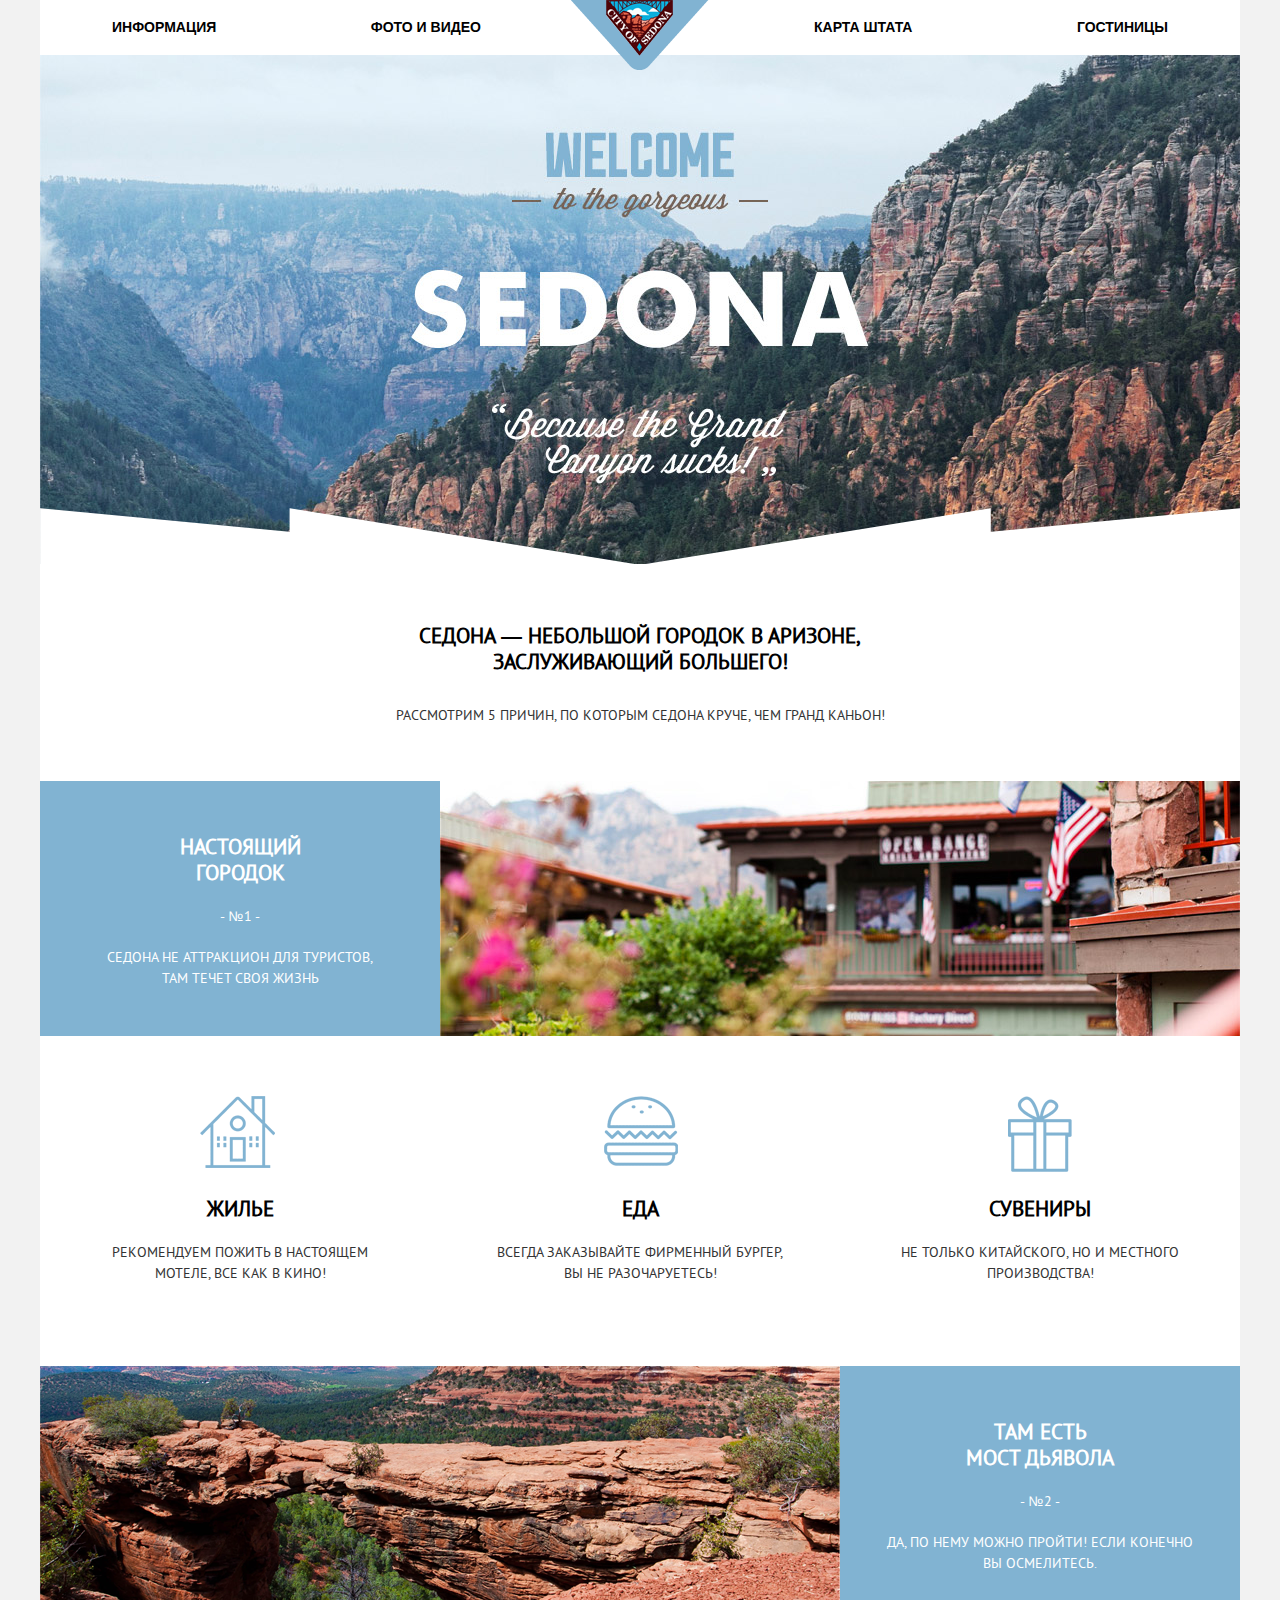
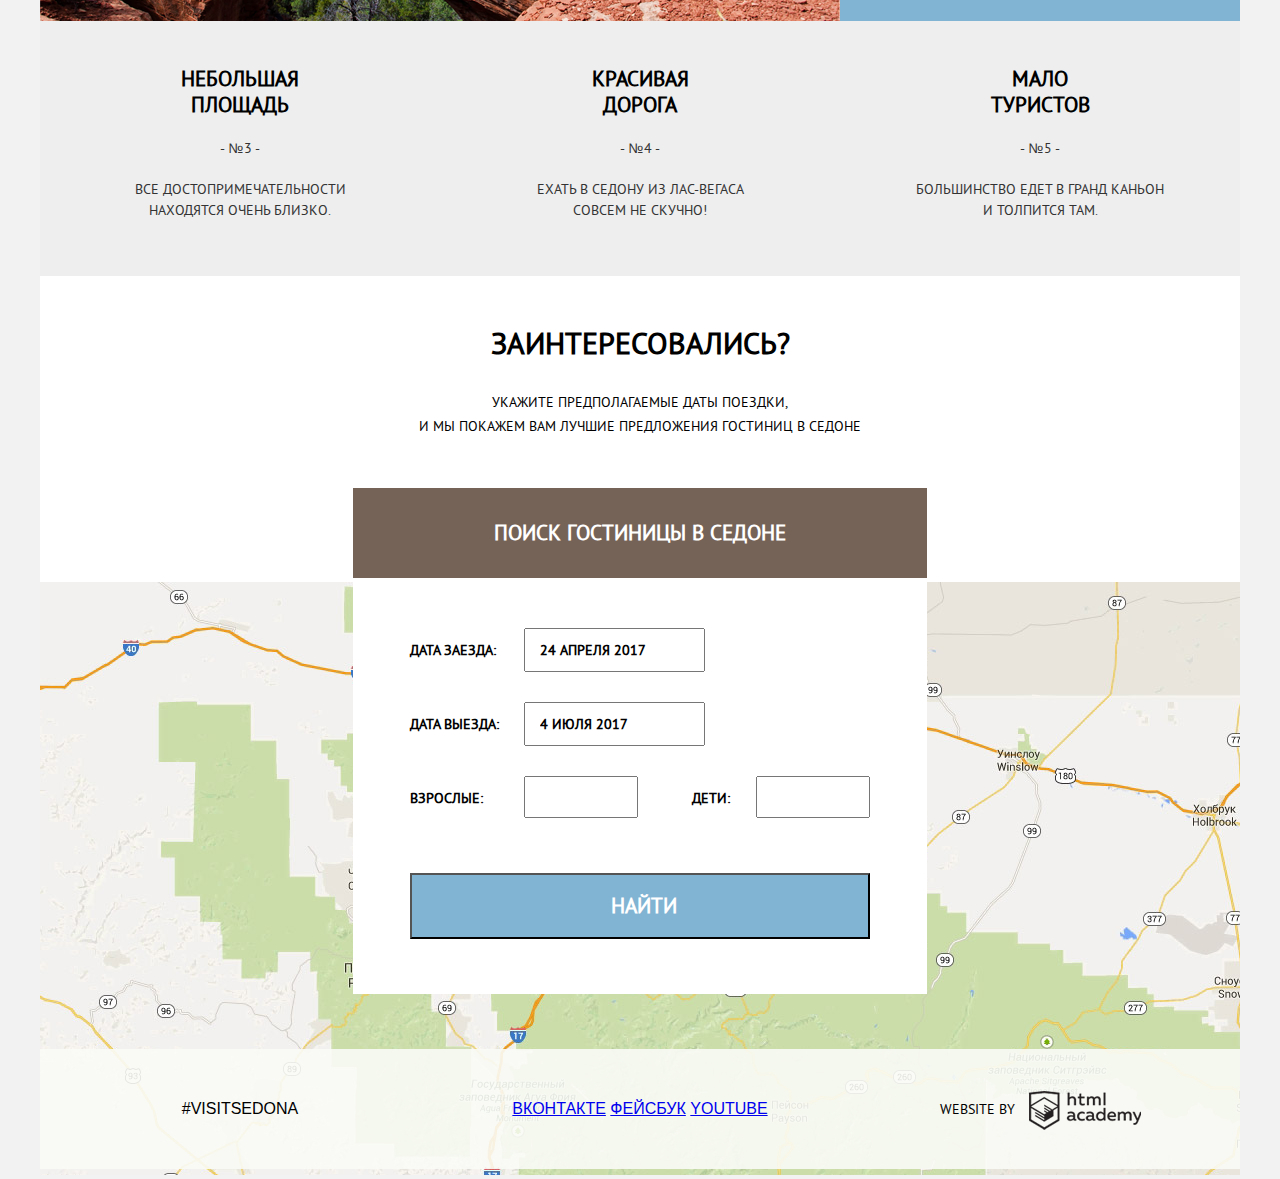
==== commit 275fc8ef: "Доработка страниц" ====
--- a/index.html
+++ b/index.html
@@ -7,7 +7,7 @@
     <link rel="stylesheet" href="css/style.css">
   </head>
   <body>
-    <div class="main-container">
+    <div class="main-contaner">
       <header class="main-header">
         <nav class="center clearfix">
           <ul class="nav-left">
@@ -55,29 +55,22 @@
 
           <div class="advantage-extention-wrapper clearfix">
             <section class="advantage-extention">
-              <div class="advantage-extention-image">
-             <!--   <img src="img/dwelling-icon.png" width="75" height="72" alt="Жилье">   -->
-              </div>
+              <div class="advantage-extention-image"></div>
               <div class="advantages-title extention">Жилье</div>
               <div class="advantages-description extention">Рекомендуем пожить в настоящем мотеле, все как в кино!</div>
             </section>
             <section class="advantage-extention">
-              <div class="advantage-extention-image">
-             <!--   <img src="img/food-icon.png" width="74" height="70" alt="Еда">  -->
-              </div>
+              <div class="advantage-extention-image"></div>
               <div class="advantages-title extention">Еда</div>
               <div class="advantages-description extention">
                 Всегда заказывайте фирменный бургер, Вы не разочаруетесь!</div>
             </section>
             <section class="advantage-extention">
-              <div class="advantage-extention-image">
-         <!--           <img src="img/souvenir-icon.png" width="64" height="76" alt="Сувениры">   -->
-              </div>
-          <div class="advantages-title extention">Сувениры</div>
+              <div class="advantage-extention-image"></div>
+              <div class="advantages-title extention">Сувениры</div>
               <div class="advantages-description extention">Не только китайского, но и местного производства!</div>
             </section>
           </div>
-
           <div class="advantages-wrapper second clearfix">
             <section class="advantage second">
               <div class="advantages-title second">Там есть мост дьявола</div>
@@ -103,7 +96,6 @@
             </section>
           </div>
           </div>
-
         <div class="find-hotels-container">
           <div class="hotels-title-wrapper">
             <div class="hotels-title">Заинтересовались?</div>
@@ -112,7 +104,6 @@
               и мы покажем вам лучшие предложения гостиниц в Cедоне
             </div>
           </div>
-
           <div class="find-hotel-form-wrapper">
             <div class="find-hotel-form-title">Поиск гостиницы в Cедоне</div>
             <div class="find-hotel-form">
@@ -143,6 +134,9 @@
               </div>
             </div>
             </div>
+          <div class="map">
+            <img src="img/map.jpg" width="1200" height="593" alt="Карта">
+          </div>
         </div>
       </main>
       <footer class="clearfix">
--- a/css/style.css
+++ b/css/style.css
@@ -12,34 +12,34 @@
   min-width: 1280px;
   margin: 0;
   padding: 0;
-  background-color: #f2f2f2;
   text-transform: uppercase;
   /*background: url(../img/sedona-index-1200.jpg) no-repeat 50% 0;  */
   background-size: 1280px auto;
+  background-color: #f2f2f2;
 }
 
 .main-header {
   width: 1200px;
   height: 55px;
-  outline: 2px solid red;
+  background-color: white;
  }
 
-.main-container {
+.main-contaner {
   /* Только для оформления сетки */
   width: 1200px;
   margin: 0 auto;
-  background-color: rgba(200,200,200,0.7) ;
-  outline: 2px solid red;
-}
+ }
+
+main {
+  background-color: white;
+ }
 
 .center {
   width: 1056px;
   margin: 0 auto;
-  outline: 2px solid black;
 }
 
 .nav-left, .nav-right {
-  background-color: rgba(0,128,128,0.5);
   width: 400px;
   margin: 0;
   padding: 0;
@@ -94,9 +94,7 @@
 }
 
 .banner-wrapper {
-  /*background-color: rgba(0,128,128,0.5); */
   height: 510px;
-  outline: 1px solid rgba(0,0,0,1);
   background: url(../img/banner-mask.png) no-repeat 0 bottom, url(../img/banner-photo.jpg) no-repeat;
   margin: 0 auto;
   width: 100%;
@@ -169,7 +167,7 @@
 }
 
 .advantage-extention-wrapper {
-    margin-top: 60px;
+  margin-top: 60px;
 }
 
 .advantage-extention {
@@ -206,18 +204,14 @@
   padding-right: 50px;
   text-align: center;
   margin-top: 20px;
-  /*width: 290px;
-  margin-top: 25px;  */
 }
 
 
 .advantages-wrapper.second{
   background: url("../img/bridge.png") no-repeat left 0;
-
 }
 
 .advantage.second {
-  /*margin-left: 800px; */
   float: right;
 }
 
@@ -265,23 +259,22 @@
   text-align: center;
 }
 
-
-
 .find-hotels-container {
   width: 1200px;
-  outline: 2px solid blue;
-  background: url(../img/map.jpg) center bottom no-repeat;
   padding-bottom: 55px;
-
+  position: relative;
+}
+
+.map {
+  position: absolute;
+  bottom:  -130px;
 }
 
 .hotels-title-wrapper {
   width: 576px;
-  outline: 2px solid green;
   margin: 0 auto;
   margin-top: 0px;
   padding-top: 55px;
-
 }
 
 .hotels-title {
@@ -291,7 +284,6 @@
   font-weight: 700;
   text-align: center;
   margin: 0 auto;
-
 }
 
 .hotels-title-description {
@@ -311,8 +303,9 @@
   margin: 0 auto;
   margin-top: 50px;
   background: white;
-  outline: 4px solid black;
   padding-bottom: 55px;
+  position: relative;
+  z-index: 2;
 }
 
 .find-hotel-form-title {
@@ -329,24 +322,17 @@
 
 .find-hotel-form-container {
   width: 460px;
-
   font-size: 14px;
   margin: 0 auto;
   padding-top: 50px;
-  background-color: rgba(255,200,255,0.7);
-  outline: 2px solid green;
 }
 
 .find-hotel-form-row {
   width: 460px;
-
-  background-color: rgba(100,200,255,0.1);
   margin-bottom: 30px;
-
   line-height: 38px;
   font-family: "PT Sans", Arial, sans-serif;
   font-weight: 700;
-  outline: 2px solid blue;
 }
 
 .find-hotel-form-row:last-child {
@@ -356,7 +342,6 @@
 .find-hotel-label {
   display: inline-block;
   width: 110px;
-  background: pink;
 }
 
 .find-hotel-label.half {
@@ -401,9 +386,14 @@
   margin-top: 25px;
 }
 
+.main-contaner footer {
+
+}
+
 footer {
-  outline: 3px solid blue;
   height: 120px;
+  background-color: rgba(249,251,246,0.9);
+  position: relative;
 }
 
 .footer-label, .footer-social, .footer-copyright {
@@ -433,7 +423,6 @@
 /* Страница hotels.html  */
 
 .select-hotel-wrapper {
-  outline: 2px solid blue;
   background: url(../img/filter-background.jpg) no-repeat;
   height: 218px;
   font-family: "PT Sans", Arial, sans-serif;
@@ -444,7 +433,6 @@
 }
 
 .select-hotel-left {
-  outline: 2px solid red;
   width: 255px;
   height: 218px;
   float: left;
@@ -458,7 +446,6 @@
 }
 
 .select-hotel-right {
-  outline: 3px solid blue;
   width: 328px;
   height: 218px;
   float: right;
@@ -466,21 +453,18 @@
 
 .hotel-price-container {
   width: 318px;
-  outline: 1px solid red;
-  background: #999999;
   float: right;
 }
 
 .hotel-price-row {
-  outline: 1px solid red;
-  background: yellow;
-  text-align: center;
+  text-align: center;
+  border: 2px solid white;
+  padding-top: 5px;
+  padding-bottom: 5px;
 }
 
 .hotel-price {
   display: inline-block;
-  outline: 1px solid red;
-  background: green;
   width: 155px;
   text-align: center;
 }
@@ -488,7 +472,6 @@
 .price-range {
   width: 318px;
   height: 40px;
-  background: pink;
 }
 
 .select-hotel-btn-wrapper {
@@ -507,13 +490,10 @@
 }
 
 .result-wrapper {
-  outline: 3px solid black;
-
+  background: #fefefe;
 }
 
 .result-title {
-  outline: 3px solid green;
-  background: white;
   font-family: "PT Sans", Arial, sans-serif;
   font-size: 12px;
   line-height: 18px;
@@ -525,7 +505,6 @@
 
 .result-title-number {
   width: 165px;
-  background: yellow;
   font-size: 21px;
   line-height: 26px;
   font-weight: 700;
@@ -535,15 +514,12 @@
 
 .result-title-sort-parametr {
   width: 115px;
-  background: cyan;
   padding-top: 4px;
   float: left;
 }
 
 .sort-items {
   width: 300px;
-  background: gold;
-  outline: 2px solid red;
   padding-top: 4px;
   float: left;
 }
@@ -600,7 +576,6 @@
 
 .result-item-wrapper {
   height: 150px;
-  background: pink;
   border: 1px solid #e5e5e5;
   height: 90px;
   padding-top: 30px;
@@ -610,14 +585,12 @@
 .result-item-photo  {
   width: 135px;
   height: 90px;
-  outline: 2px solid red;
   float: left;
 }
 
 .result-item-description-wrapper {
   width: 260px;
   height: 90px;
-  outline: 2px solid red;
   margin-left: 30px;
   float: left;
 }
@@ -625,7 +598,6 @@
 .result-item-rating-wrapper {
   width: 110px;
   height: 90px;
-  outline: 2px solid red;
   float: right;
   text-align: right;
   font-family: "PT Sans", Arial, sans-serif;
@@ -650,7 +622,6 @@
 .result-item-description-type {
   display: inline-block;
   width: 110px;
-  outline: 2px solid blue;
   font-size: 14px;
   line-height: 21px;
   margin-right: 5px;
@@ -660,7 +631,6 @@
 .result-item-description-price {
   display: inline-block;
   width: 145px;
-  outline: 2px solid blue;
   font-size: 14px;
   line-height: 21px;
 }
@@ -677,8 +647,6 @@
   display: inline-block;
   width: 110px;
   height: 27px;
-  outline: 2px solid blue;
-
   font-size: 14px;
   line-height: 27px;
   margin-right: 5px;
@@ -692,8 +660,6 @@
   display: inline-block;
   width: 145px;
   height: 27px;
-  outline: 2px solid blue;
-
   font-size: 14px;
   line-height: 27px;
   background-color: #766357;
@@ -703,7 +669,6 @@
 
 .rating-star {
   color: #81b3d2;
-  background-color: yellow;
   font-size: 21px;
   line-height: 27px;
   font-weight: 700;
@@ -720,132 +685,3 @@
   padding-top: 3px;
   margin-top: 35px;
 }
-
-
-
-
-
-
-
-
-
-/*======================================
- Системное оформление - не изменять
-=======================================*/
-/*
-body {
-  padding: 3px;
-}
-
-body > *,
-body > * > *,
-body > * > * > * {
-  position: relative;
-}
-
-body > *::before,
-body > * > *::before,
-body > * > * > *::before {
-  content: "";
-  position: absolute;
-
-  height: 24px;
-  padding: 2px 5px;
-
-  font-weight: bold;
-  font-size: 16px;
-  line-height: 24px;
-  font-family: "Courier New", monotype;
-  white-space: nowrap;
-}
-
-body > *::before {
-  top: -3px;
-  left: -3px;
-}
-
-body > * > *::before {
-  top: -3px;
-  left: -3px;
-}
-
-body > * > * > *::before {
-  top: 0;
-  left: 0;
-}
-
-body > * {
-  background: rgba(0, 128, 0, 0.2);
-  box-shadow: 0 0 0 3px green;
-}
-
-body > *::before {
-  color: white;
-
-  background: green;
-}
-
-body > * > * {
-  background: rgba(255, 45, 82, 0.2);
-  box-shadow: 0 0 0 3px rgb(255, 45, 82);
-}
-
-body > * > *::before {
-  color: white;
-
-  background: rgb(255, 45, 82);
-}
-
-body > * > * > * {
-  background: rgba(234, 255, 45, 0.2);
-  box-shadow: inset 0 0 0 2px rgb(234, 255, 45);
-
-}
-
-body > * > * > *::before {
-  color: black;
-
-  background: rgb(234, 255, 45);
-}
-
-.main-header::before {
-  content: ".main-header";
-}
-
-.container::before {
-  content: ".container";
-}
-
-.main-header .container::before {
-  top: auto;
-  bottom: -28px;
-}
-
-.main-navigation::before {
-  content: ".main-navigation";
-}
-
-.user-block::before {
-  content: ".user-block";
-}
-
-.index-logo::before {
-  content: ".index-logo";
-}
-
-
-
-*/
-
-
-
-
-
-
-
-
-
-
-
-
-
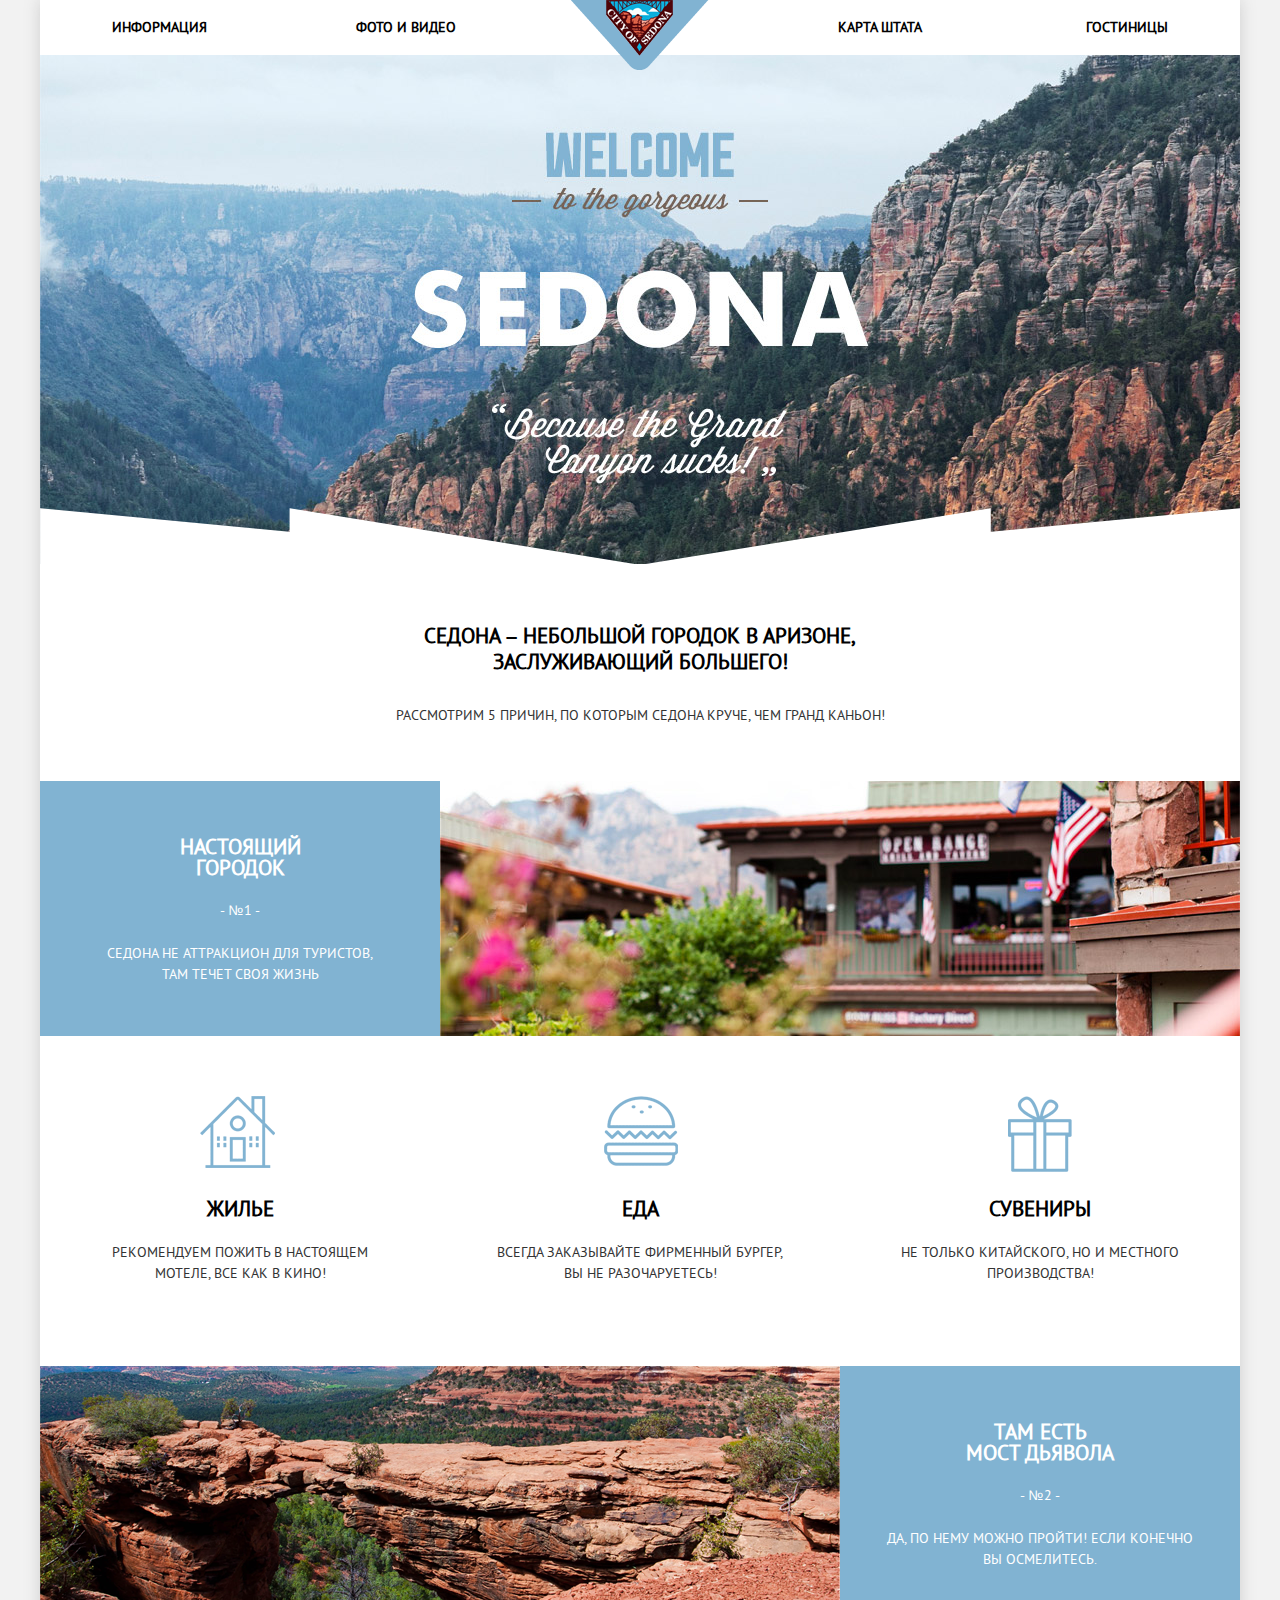
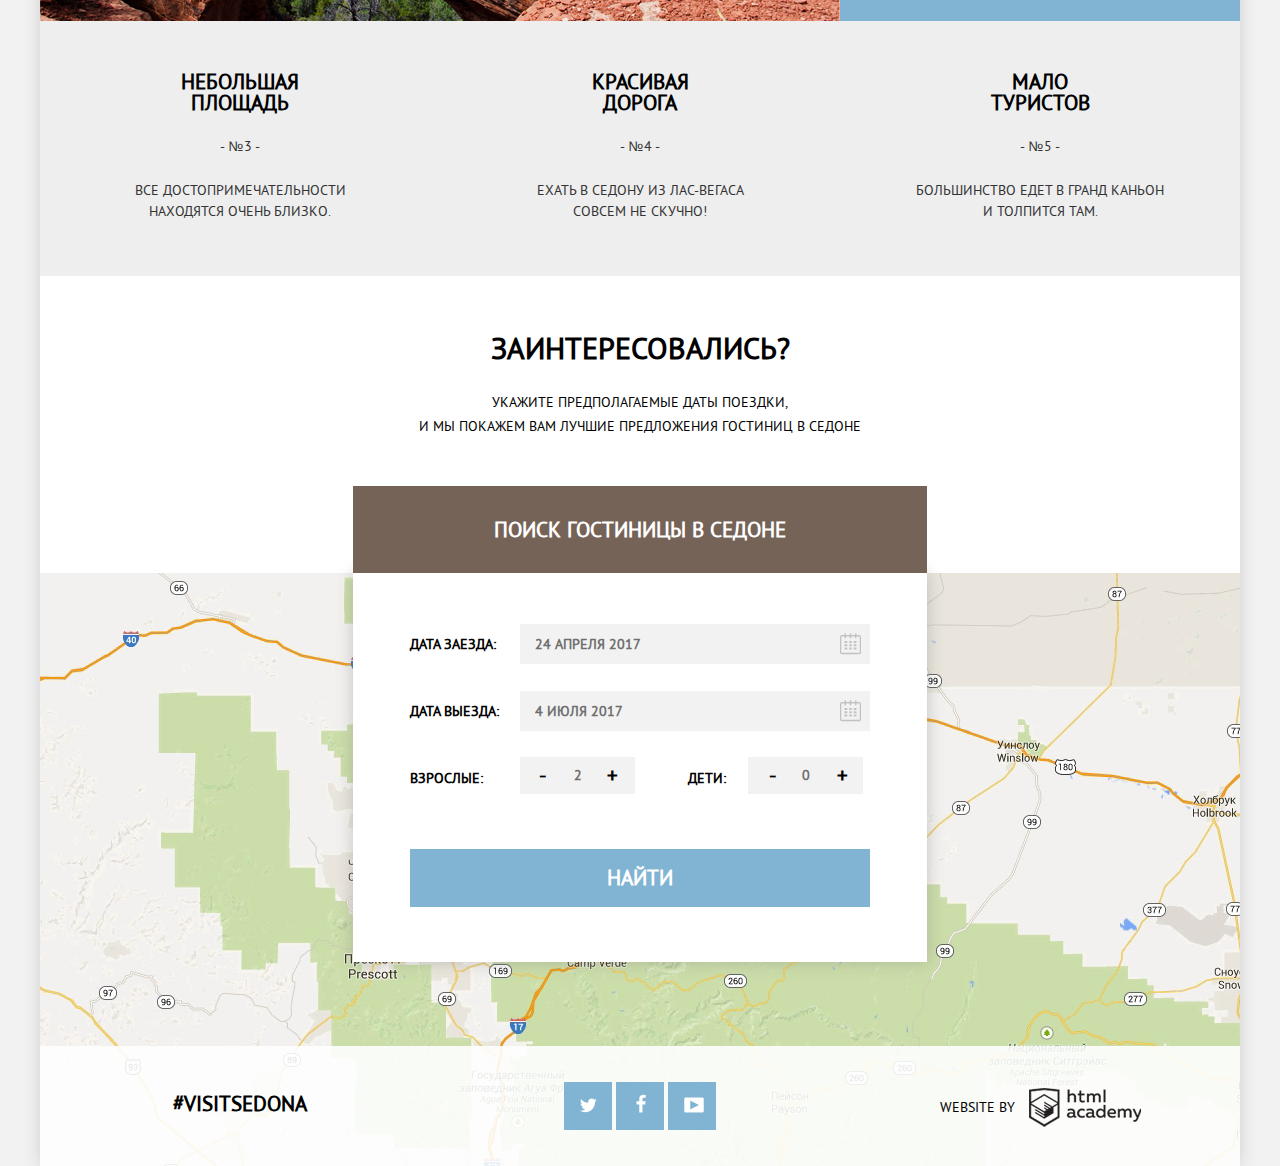
==== commit 913231f4: "Финальная верстка" ====
--- a/index.html
+++ b/index.html
@@ -8,7 +8,7 @@
   </head>
   <body>
     <div class="main-contaner">
-      <header class="main-header">
+      <header class="main-header clearfix">
         <nav class="center clearfix">
           <ul class="nav-left">
             <li>
@@ -33,11 +33,11 @@
           </div>
         </nav>
       </header>
-      <main>
+      <main class="main-content">
         <div class="banner-wrapper"></div>
         <div class="advantages-container">
-        <div class="advantages-title-wrapper">
-            <h1 class="advantages-title">Седона — небольшой городок в Аризоне, заслуживающий большего!</h1>
+          <div class="advantages-title-wrapper">
+            <h1 class="advantages-title">Седона &ndash; небольшой городок в Аризоне, заслуживающий большего!</h1>
             <div class="advantages-description">
               Рассмотрим 5 причин, по которым Седона круче, чем гранд каньон!
             </div>
@@ -95,7 +95,7 @@
               <div class="advantages-description third">Большинство едет в гранд каньон и толпится там.</div>
             </section>
           </div>
-          </div>
+        </div>
         <div class="find-hotels-container">
           <div class="hotels-title-wrapper">
             <div class="hotels-title">Заинтересовались?</div>
@@ -104,27 +104,33 @@
               и мы покажем вам лучшие предложения гостиниц в Cедоне
             </div>
           </div>
+          <img class="map" src="img/map.jpg" width="1200" height="593" alt="Карта">
+
           <div class="find-hotel-form-wrapper">
-            <div class="find-hotel-form-title">Поиск гостиницы в Cедоне</div>
-            <div class="find-hotel-form">
+          <button class="find-hotel">Поиск гостиницы в Cедоне</button>
+            <div class="modal-hotel-form">
               <div class="find-hotel-form-container">
                 <form action="#" method="get">
                   <div class="find-hotel-form-row">
                     <label for="date_a" class="find-hotel-label">Дата заезда:</label>
-                    <input type="text" name="arriving-date" id="date_a" value="24 апреля 2017">
+                    <input class="input-data" type="text" name="arriving-date" id="date_a" placeholder="24 апреля 2017">
+                    <div class="form-calendar"></div>
                   </div>
                   <div class="find-hotel-form-row">
                     <label for="date_d" class="find-hotel-label">Дата выезда:</label>
-                    <input type="text" name="departure-date" id="date_d" value="4 июля 2017">
+                    <input class="input-data" type="text" name="departure-date" id="date_d" placeholder="4 июля 2017">
+                    <div class="form-calendar"></div>
                   </div>
                   <div class="find-hotel-form-row">
                     <div class="find-hotel-form-half-col">
-                      <label for="adult" class="find-hotel-label">Взрослые:</label>
-                      <input type="text" name="adult" id="adult">
+                      <label for="adult" class="find-hotel-label">Взрослые:</label> <div class="adult-minus">-  </div>
+                      <input class="input-data" type="text" name="adult" id="adult" placeholder="2">
+                      <div class="adult-plus">+</div>
                     </div>
                     <div class="find-hotel-form-half-col">
-                      <label for="kids" class="find-hotel-label half">Дети:</label>
-                      <input type="text" name="kids" id="kids">
+                      <label for="kids" class="find-hotel-label half">Дети:</label><div class="kids-minus">-</div>
+                      <input class="input-data" type="text" name="kids" id="kids" placeholder="0">
+                      <div class="kids-plus">+</div>
                     </div>
                   </div>
                   <div class="find-hotel-form-row">
@@ -133,26 +139,27 @@
                 </form>
               </div>
             </div>
-            </div>
-          <div class="map">
-            <img src="img/map.jpg" width="1200" height="593" alt="Карта">
           </div>
+
         </div>
       </main>
-      <footer class="clearfix">
+      <footer class="footer-index clearfix">
         <div class="footer-label">
-          <a> #VISITSEDONA</a>
+          <a href="#"> #VISITSEDONA</a>
         </div>
         <div class="footer-social">
-          <a class="social-btn social-btn-vk" href="#">Вконтакте</a>
+          <a class="social-btn social-btn-tw" href="#">Твиттер</a>
           <a class="social-btn social-btn-fb" href="#">Фейсбук</a>
-          <a class="social-btn social-btn-inst" href="#">Youtube</a>
+          <a class="social-btn social-btn-yt" href="#">Youtube</a>
         </div>
         <div class="footer-copyright">
-          <span>Website by</span>
-        <div class="htmlacademy"></div>
+          <a href="http://htmlacademy.ru">
+            <span>Website by</span>
+            <span class="htmlacademy"></span>
+          </a>
         </div>
       </footer>
     </div>
+    <script src="js/script.js"></script>
   </body>
 </html>
--- a/css/style.css
+++ b/css/style.css
@@ -13,26 +13,26 @@
   margin: 0;
   padding: 0;
   text-transform: uppercase;
-  /*background: url(../img/sedona-index-1200.jpg) no-repeat 50% 0;  */
   background-size: 1280px auto;
   background-color: #f2f2f2;
+  font-family: "PT Sans", Arial, sans-serif;
 }
 
 .main-header {
-  width: 1200px;
   height: 55px;
   background-color: white;
  }
 
 .main-contaner {
-  /* Только для оформления сетки */
   width: 1200px;
   margin: 0 auto;
- }
-
-main {
+  box-shadow: 0 0 15px rgba(127,127,127,0.3);
+  position: relative;
+}
+
+.main-content {
   background-color: white;
- }
+}
 
 .center {
   width: 1056px;
@@ -61,8 +61,20 @@
   line-height: 26px;
   font-weight: 700;
   text-decoration: none;
+  color: #766357;
+  padding: 14px 0;
+}
+
+.nav-left a[href], .nav-right a[href] {
   color: #000000;
-  padding: 14px 0;
+}
+
+.nav-left a[href]:hover, .nav-right a[href]:hover {
+  color: #81b3d2;
+}
+
+.nav-left a[href]:active, .nav-right a[href]:active {
+  color: rgba(0,0,0,0.3);
 }
 
 .nav-left li, .nav-right li {
@@ -71,7 +83,7 @@
 }
 
 .nav-left li:first-child {
-  padding-right: 150px;
+  padding-right: 145px;
 }
 
 .nav-right li:first-child {
@@ -132,14 +144,9 @@
   margin-top: 30px;
 }
 
-.advantages-wrapper {
-
-}
-
 .advantages-wrapper.first {
   margin-top: 55px;
   background: url("../img/town.jpg") no-repeat right 0;
-
 }
 
 .advantage {
@@ -147,23 +154,28 @@
   width: 400px;
   height: 255px;
   float: left;
-
 }
 
 .advantages-title.first {
   color: #ffffff;
   padding-left: 140px;
   padding-right: 140px;
-  margin-top: 53px;
+  margin-top: 55px;
+  font-family: "PT Sans", Arial, sans-serif;
+  font-size: 21px;
+  font-weight: 700;
+  line-height: 21px;
 }
 
 .advantages-description.first {
   color: #ffffff;
   margin: 0 auto;
-  margin-top: 20px;
+  margin-top: 22px;
   padding-left: 60px;
   padding-right: 60px;
   text-align: center;
+  font-size: 14px;
+  font-weight: 400;
 }
 
 .advantage-extention-wrapper {
@@ -206,7 +218,6 @@
   margin-top: 20px;
 }
 
-
 .advantages-wrapper.second{
   background: url("../img/bridge.png") no-repeat left 0;
 }
@@ -217,22 +228,26 @@
 
 .advantages-title.second  {
   margin: 0 auto;
-  margin-top: 53px;
+  margin-top: 55px;
   padding-left: 125px;
   padding-right: 125px;
   text-align: center;
   color: white;
+  font-size: 21px;
+  font-weight: 700;
+  line-height: 21px;
 }
 
 .advantages-description.second  {
   margin: 0 auto;
-  margin-top: 20px;
+  margin-top: 22px;
   padding-left: 40px;
   padding-right: 40px;
   text-align: center;
+  font-size: 14px;
+  font-weight: 400;
   color: white;
 }
-
 
 .advantages-wrapper.third {
   margin-bottom: 0;
@@ -245,29 +260,32 @@
 
 .advantages-title.third  {
   margin: 0 auto;
-  margin-top: 45px;
+  margin-top: 50px;
   padding-left: 125px;
   padding-right: 125px;
   text-align: center;
+  font-size: 21px;
+  font-weight: 700;
+  line-height: 21px;
  }
 
 .advantages-description.third  {
   margin: 0 auto;
-  margin-top: 20px;
+  margin-top: 23px;
   padding-left: 70px;
   padding-right: 70px;
   text-align: center;
+  font-size: 14px;
+  font-weight: 400;
 }
 
 .find-hotels-container {
-  width: 1200px;
-  padding-bottom: 55px;
   position: relative;
 }
 
 .map {
-  position: absolute;
-  bottom:  -130px;
+  display: block;
+  margin-top: 135px;
 }
 
 .hotels-title-wrapper {
@@ -284,6 +302,7 @@
   font-weight: 700;
   text-align: center;
   margin: 0 auto;
+  margin-top: 5px;
 }
 
 .hotels-title-description {
@@ -294,30 +313,39 @@
   font-weight: 400;
   text-align: center;
   margin: 0 auto;
-  margin-top: 35px;
-
+  margin-top: 30px;
 }
 
 .find-hotel-form-wrapper {
   width: 574px;
-  margin: 0 auto;
-  margin-top: 50px;
   background: white;
-  padding-bottom: 55px;
-  position: relative;
+  position: absolute;
+  left: 313px;
+  top: 210px;
   z-index: 2;
 }
 
-.find-hotel-form-title {
+.find-hotel {
   width: 100%;
   font-size: 21px;
-  line-height: 90px;
-  font-family: "PT Sans", Arial, sans-serif;
-  font-weight: 700;
+  line-height: 85px;
+  font-family: "PT Sans", Arial, sans-serif;
+  font-weight: 700;
+  text-transform: uppercase;
   color: white;
   background-color: #766357;
   text-align: center;
-  margin: center auto;
+  border: none;
+  cursor: pointer;
+}
+
+.modal-hotel-form {
+  display: block;
+  box-shadow: 0 0 15px rgba(127,127,127,0.4);
+}
+
+.modal-hotel-form-hidden {
+  display: none;
 }
 
 .find-hotel-form-container {
@@ -328,11 +356,12 @@
 }
 
 .find-hotel-form-row {
-  width: 460px;
-  margin-bottom: 30px;
-  line-height: 38px;
-  font-family: "PT Sans", Arial, sans-serif;
-  font-weight: 700;
+  margin-bottom: 25px;
+  line-height: 26px;
+  font-family: "PT Sans", Arial, sans-serif;
+  font-weight: 700;
+  font-size: 0;
+  position: relative;
 }
 
 .find-hotel-form-row:last-child {
@@ -341,67 +370,220 @@
 
 .find-hotel-label {
   display: inline-block;
+  vertical-align: middle;
   width: 110px;
+  padding: 0;
+  padding-top: 7px;
+  padding-bottom: 7px;
+  margin: 0;
+  border: 0;
+  font-size: 14px;
+  line-height: 28px;
 }
 
 .find-hotel-label.half {
   display: inline-block;
+  vertical-align: middle;
   padding-left: 50px;
   width: 60px;
-}
-
-.find-hotel-form-container form input {
-  display: inline-block;
-  font-family: "PT Sans", Arial, sans-serif;
+  font-size: 14px;
+}
+
+.input-data {
+  display: inline-block;
+  vertical-align: middle;
+  padding: 0;
+  padding-top: 7px;
+  padding-bottom: 7px;
+  margin: 0;
+  border: 0;
+  width: 295px;
+  font-family: "PT Sans", Arial, sans-serif;
+  font-size: 14px;
   font-weight: 700;
   text-transform: uppercase;
-  padding-left: 14px;
-}
-
-.find-hotel-form-container form .find-hotel-form-half-col input {
-  display: inline-block;
-  font-family: "PT Sans", Arial, sans-serif;
-  font-weight: 700;
-  font-size: 16px;
+  padding-left: 15px;
+  background-color: #f2f2f2;
+}
+
+.input-data:hover {
+  background-color: #ebebeb;
+}
+
+.input-data:focus {
+  background-color: white;
+  text-decoration: none;
+  width: 295px;
+}
+
+.form-calendar {
+  display: inline-block;
+  vertical-align: middle;
+  width: 20px;
+  height: 40px;
+  padding-left: 10px;
+  padding-right: 10px;
+  font-size: 14px;
+  background: #f2f2f2 url(../img/calendar.png) no-repeat center 9px;
+ }
+
+.form-calendar:hover {
+  background-position: center center;
+}
+
+.form-calendar:active {
+  background-position: center -67px;
+}
+
+.find-hotel-form-half-col div {
+  display: block;
+  width: 15px;
+  height: 38px;
+  font-size: 21px;
+  line-height: 38px;
+  color: black;
+  position: absolute;
+  text-align: center;
+}
+
+.adult-minus {
+
+  top: 0px;
+  left: 125px;
+
+}
+
+.adult-plus {
+  top: 0px;
+  left: 195px;
+  font-size: 58px;
+}
+
+.kids-minus {
+  top: 0px;
+  left: 355px;
+}
+
+.kids-plus {
+  top: 0px;
+  left: 425px;
+}
+
+ .find-hotel-form-container form .find-hotel-form-half-col input {
+  display: inline-block;
+  vertical-align: top;
+  font-family: "PT Sans", Arial, sans-serif;
+  font-weight: 700;
+  font-size: 14px;
+  line-height: 21px;
   text-transform: uppercase;
-  width: 110px;
+  text-align: center;
+  width: 115px;
   margin: 0;
   padding: 0;
-}
+  border: 0;
+  padding-top: 8px;
+  padding-bottom: 8px;
+ }
 
 .find-hotel-form-half-col {
   display: inline-block;
   width: 228px;
 }
 
-.btn-find {
-  width: 100%;
+ .btn-find {
+  width: 460px;
   background-color: #81b3d2;
   color: white;
   margin-top: 0px;
   font-size: 21px;
-  line-height: 60px;
+  text-transform: uppercase;
+  line-height: 26px;
+  padding-bottom: 16px;
+  padding-top: 16px;
   font-family: "PT Sans", Arial, sans-serif;
   font-weight: 700;
   margin-top: 25px;
-}
-
-.main-contaner footer {
-
-}
-
-footer {
+  border: 0;
+  margin-bottom: 55px;
+}
+
+.footer-index {
   height: 120px;
-  background-color: rgba(249,251,246,0.9);
-  position: relative;
+  background-color: rgba(254,254,254,0.9);
+  position: absolute;
+  bottom: 0px;
+  z-index: 2;
+}
+
+.footer-inner {
+  background-color: rgba(254,254,254,0.9);
+  height: 120px;
 }
 
 .footer-label, .footer-social, .footer-copyright {
   width: 400px;
   text-align: center;
-  line-height: 120px;
-  float: left;
-  }
+  float: left;
+}
+
+.footer-label a {
+  display: block;
+  margin-top: 45px;
+  font-weight: 700;
+  font-size: 21px;
+  line-height: 26px;
+  color: black;
+  text-decoration: none;
+}
+
+.social-btn {
+  display: inline-block;
+  width: 48px;
+  height: 48px;
+  margin-top: 36px;
+  background: #81b3d2 url(../img/social-icon.png) no-repeat center;
+  font-size: 0;
+  vertical-align: top;
+  text-decoration: none;
+  text-align: center;
+}
+
+.social-btn.social-btn-tw  {
+  background-position: 16px 12px;
+}
+
+.social-btn.social-btn-fb {
+  background-position: -36px 12px;
+}
+
+.social-btn.social-btn-yt {
+  background-position: -87px 12px;
+}
+
+.social-btn.social-btn-tw:hover {
+  background: #669ec0 url(../img/social-icon.png) no-repeat 16px 12px;
+}
+
+.social-btn.social-btn-fb:hover {
+  background: #669ec0 url(../img/social-icon.png) no-repeat -36px 12px;
+}
+
+.social-btn.social-btn-yt:hover {
+  background: #669ec0 url(../img/social-icon.png) no-repeat -87px 12px;
+}
+
+.social-btn.social-btn-tw:active {
+  background: #5496bd url(../img/social-icon.png) no-repeat 16px -44px;
+}
+
+.social-btn.social-btn-fb:active {
+  background: #5496bd url(../img/social-icon.png) no-repeat -36px -44px;
+}
+
+.social-btn.social-btn-yt:active {
+  background: #5496bd url(../img/social-icon.png) no-repeat -87px -44px;
+}
 
 .htmlacademy {
   display: inline-block;
@@ -414,13 +596,28 @@
 }
 
 .footer-copyright {
-  font-size: 14px;
-  line-height: 120px;
+  margin-top: 42px;
+  font-size: 14px;
   font-family: "PT Sans", Arial, sans-serif;
   font-weight: 400;
 }
 
+.footer-copyright a {
+  color: black;
+  text-decoration: none;
+}
+
+.footer-copyright a:hover .htmlacademy {
+  background-position: 0 -48px;
+}
+
+.footer-copyright a:active .htmlacademy {
+  background-position: 0 -95px;
+}
+
+
 /* Страница hotels.html  */
+
 
 .select-hotel-wrapper {
   background: url(../img/filter-background.jpg) no-repeat;
@@ -432,22 +629,61 @@
   line-height: 21px;
 }
 
+.select-hotel-wrapper.center {
+  background: transparent;
+  padding-top: 27px;
+  height: 190px;
+}
+
 .select-hotel-left {
   width: 255px;
-  height: 218px;
-  float: left;
-
+  float: left;
 }
 
 .select-hotel-title {
   font-weight: 700;
   font-size: 16px;
   line-height: 21px;
+}
+
+.select-hotel-left-row {
+  margin-top: 25px;
+}
+
+.select-hotel-left-row input[type="checkbox"] {
+  display: none;
+}
+
+.select-hotel-left-row label {
+  position: relative;
+  display: block;
+  margin-top: 10px;
+  padding-left: 40px;
+  color: #fff;
+  line-height: 22px;
+}
+
+.select-hotel-left-row label:before {
+  content: '';
+  position: absolute;
+  top: -3px;
+  left: 0;
+  display: block;
+  width: 22px;
+  height: 22px;
+  background-position: -5px -5px;
+  background-image: url("../img/checkbox-sprite.png");
+  background-repeat: no-repeat;
+}
+
+.select-hotel-left-row input[type="checkbox"]:checked ~ label:before {
+  width: 26px;
+  height: 22px;
+  background-position: -37px -5px;
 }
 
 .select-hotel-right {
   width: 328px;
-  height: 218px;
   float: right;
 }
 
@@ -461,17 +697,75 @@
   border: 2px solid white;
   padding-top: 5px;
   padding-bottom: 5px;
+  margin-top: 10px;
+
 }
 
 .hotel-price {
   display: inline-block;
-  width: 155px;
-  text-align: center;
-}
+  width: 153px;
+  text-align: center;
+  border-right: 2px solid white;
+}
+
+.hotel-price:last-child {
+  border-right: 0;
+}
+
 
 .price-range {
   width: 318px;
-  height: 40px;
+  margin-top: 15px;
+}
+
+.range-left {
+  float: left;
+  width: 4px;
+  height: 4px;
+  background-color: #ababab;
+  border: 8px solid #fff;
+  border-radius: 50%;
+}
+
+.range-left:hover {
+  background-color: #1c4f80;
+  cursor: url(../img/pointer.png), pointer;
+}
+
+.range-left::after {
+  display: block;
+  content: "";
+  width: 237px;
+  height: 2px;
+  background: rgba(255,255,255,1);
+  position: relative;
+  top: 1px;
+  left: 4px;
+}
+
+.range-right {
+  float: left;
+  width: 4px;
+  height: 4px;
+  margin-left: 230px;
+  background-color: #ababab;
+  border: 8px solid #fff;
+  border-radius: 50%;
+}
+.range-right:hover {
+  background-color: #1c4f80;
+  cursor: url(../img/pointer.png), pointer;
+}
+
+.range-right::after {
+  display: block;
+  content: "";
+  width: 55px;
+  height: 2px;
+  background: rgba(255,255,255,0.3);
+  position: relative;
+  top: 1px;
+  left: 4px;
 }
 
 .select-hotel-btn-wrapper {
@@ -480,17 +774,25 @@
 
 .select-hotel-btn {
   padding: 5px 35px;
-  margin: 110 auto;
+  margin: 23px auto;
   color: white;
   font-size: 14px;
   font-weight: 400;
   line-height: 21px;
   text-transform: uppercase;
   background: none;
+  border: 2px solid white;
+}
+
+.select-hotel-btn:hover {
+  cursor: url(../img/pointer.png), pointer;
+  color: black;
+  background-color: white;
 }
 
 .result-wrapper {
   background: #fefefe;
+  color: black;
 }
 
 .result-title {
@@ -509,7 +811,6 @@
   line-height: 26px;
   font-weight: 700;
   float: left;
-
 }
 
 .result-title-sort-parametr {
@@ -529,10 +830,26 @@
   padding:0;
   font-size: 0;
   list-style: none;
- }
+}
 
 .sort-items a {
+  color: #81b3d2;
   text-decoration: none;
+}
+
+.sort-items a[href] {
+  color: rgba(0,0,0,0.3);
+  border-bottom: 1px dotted #81b3d2;
+}
+
+.sort-items a[href]:hover {
+  color: #81b3d2;
+  border-bottom: 1px dotted #81b3d2;
+}
+
+.sort-items a[href]:active {
+  color: rgba(0,0,0,1);
+  border-bottom: 0;
 }
 
 .sort-items li {
@@ -555,12 +872,12 @@
 }
 
 .result-order-up {
-  width: 0;
-  height: 0;
+  width: 0px;
+  height: 0px;
   border: 5px solid transparent;
-  border-bottom: 5px solid #ccc;
+  border-bottom: 10px solid #ccc;
   position: absolute;
-  top: -0px;
+  top: 5px;
   left: 0;
 }
 
@@ -568,10 +885,10 @@
   width: 0;
   height: 0;
   border: 5px solid transparent;
-  border-top: 5px solid #81b3d2;
+  border-top: 10px solid #81b3d2;
   position: absolute;
-  top: 5px;
-  right: 0;
+  top: 10px;
+  right: 2px;
 }
 
 .result-item-wrapper {
@@ -590,8 +907,8 @@
 
 .result-item-description-wrapper {
   width: 260px;
-  height: 90px;
   margin-left: 30px;
+  margin-top: -5px;
   float: left;
 }
 
@@ -608,7 +925,16 @@
   font-size: 21px;
   line-height: 26px;
   font-weight: 700;
-
+  color: black;
+  text-decoration: none;
+}
+
+.result-item-description-title:hover {
+  color: #81b3d2;
+}
+
+.result-item-description-title:active {
+  color: rgba(0,0,0,0.3);
 }
 
 .result-item-description-row {
@@ -625,7 +951,6 @@
   font-size: 14px;
   line-height: 21px;
   margin-right: 5px;
-
 }
 
 .result-item-description-price {
@@ -640,7 +965,7 @@
   font-size: 0;
   font-weight: 700;
   text-align: center;
-  margin-top: 5px;
+  margin-top: 10px;
 }
 
 .result-details {
@@ -656,6 +981,16 @@
   margin-right: 5px;
 }
 
+.result-details:hover {
+  background-color: #669ec0;
+  color: white;
+}
+
+.result-details:active {
+  background-color: #5496bd;
+  color: rgba(255,255,255,0.3);
+}
+
 .result-booking {
   display: inline-block;
   width: 145px;
@@ -667,10 +1002,19 @@
   text-decoration: none;
 }
 
+.result-booking:hover {
+  background-color: #604e43;
+}
+
+.result-booking:active {
+  background-color: #503e33;
+  color: rgba(255,255,255,0.3);
+}
+
 .rating-star {
   color: #81b3d2;
   font-size: 21px;
-  line-height: 27px;
+  line-height: 21px;
   font-weight: 700;
 }
 
@@ -683,5 +1027,7 @@
   font-weight: 400;
   padding-bottom: 3px;
   padding-top: 3px;
-  margin-top: 35px;
-}
+  margin-top: 40px;
+  text-align: center;
+}
+
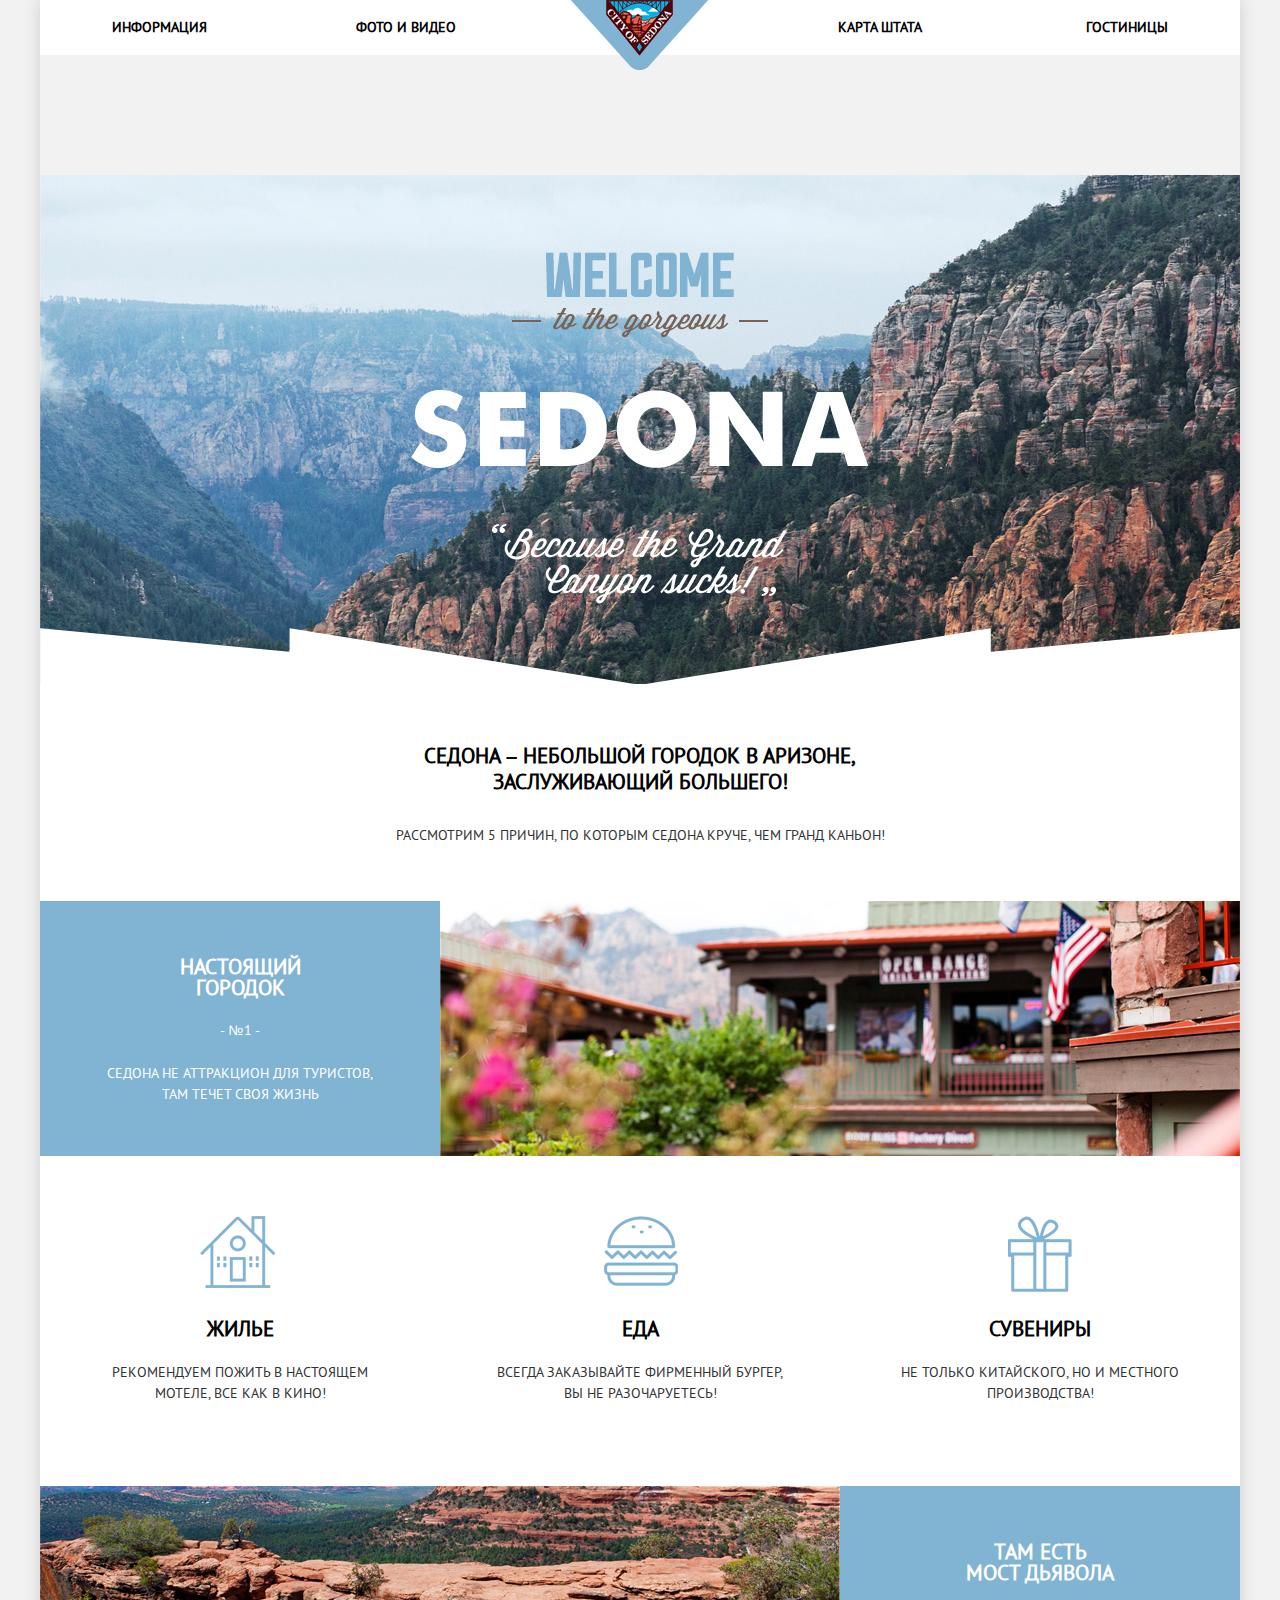
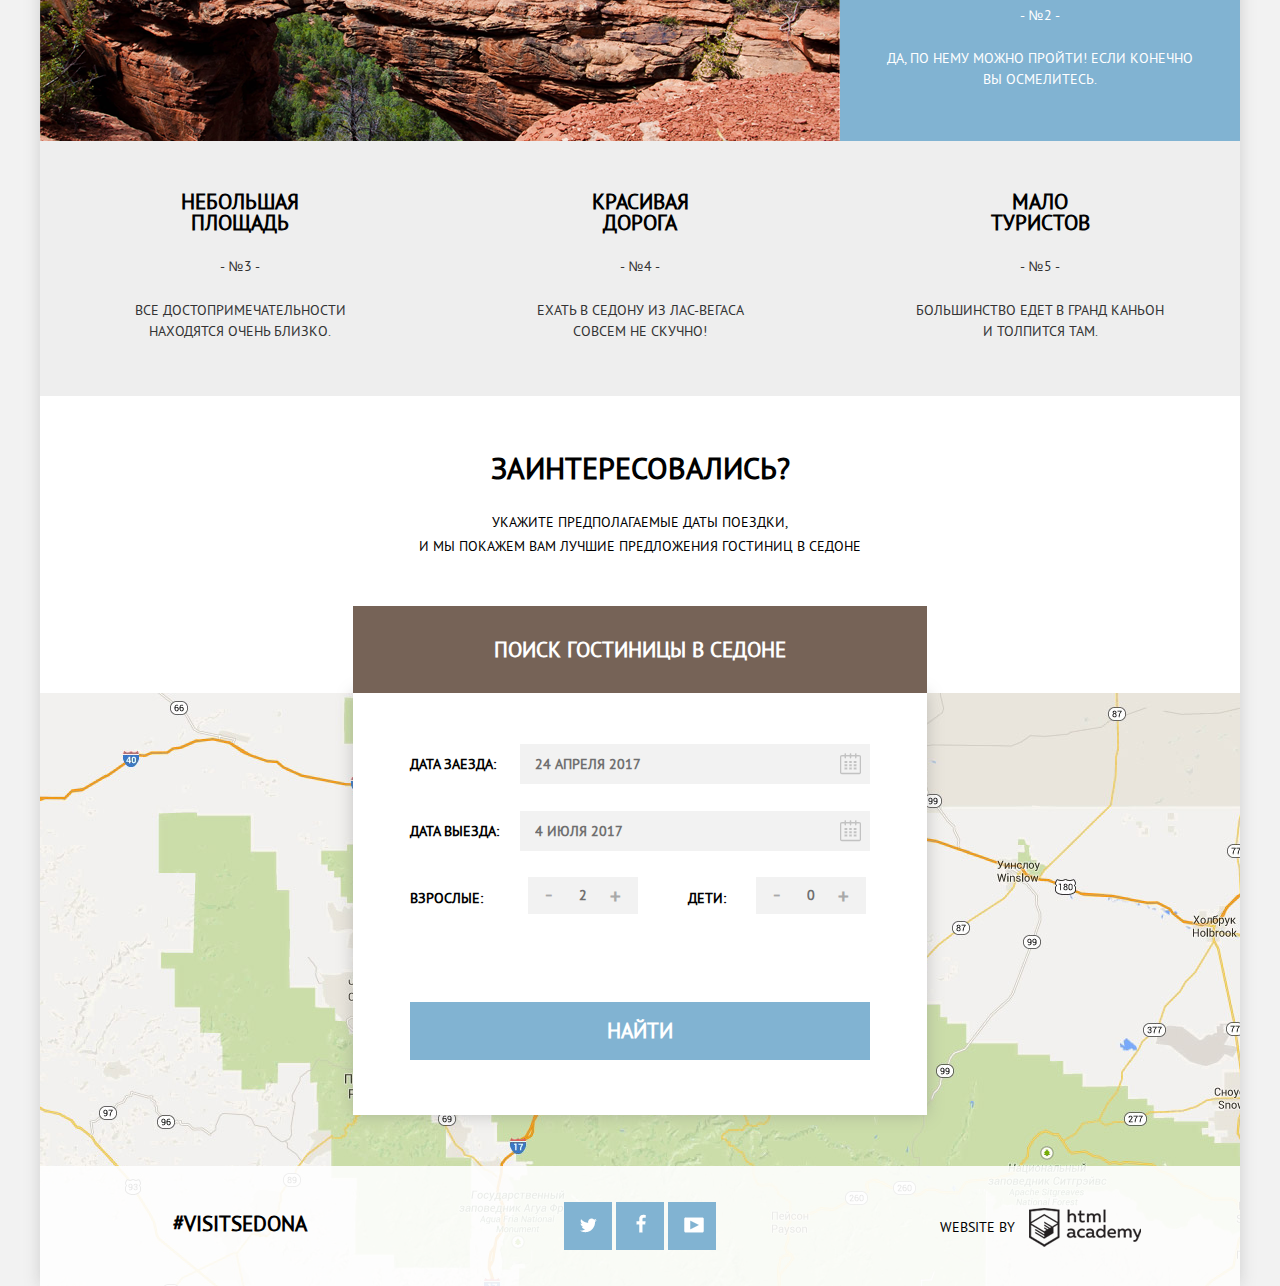
==== commit d842b754: "Финальная верстка-доработка" ====
--- a/index.html
+++ b/index.html
@@ -33,7 +33,7 @@
           </div>
         </nav>
       </header>
-      <main class="main-content">
+      <main class="main-content offset-main">
         <div class="banner-wrapper"></div>
         <div class="advantages-container">
           <div class="advantages-title-wrapper">
@@ -123,14 +123,14 @@
                   </div>
                   <div class="find-hotel-form-row">
                     <div class="find-hotel-form-half-col">
-                      <label for="adult" class="find-hotel-label">Взрослые:</label> <div class="adult-minus">-  </div>
+                      <label for="adult" class="find-hotel-label">Взрослые:</label> <span class="adult-minus">-  </span>
                       <input class="input-data" type="text" name="adult" id="adult" placeholder="2">
-                      <div class="adult-plus">+</div>
+                      <span class="adult-plus">+</span>
                     </div>
                     <div class="find-hotel-form-half-col">
-                      <label for="kids" class="find-hotel-label half">Дети:</label><div class="kids-minus">-</div>
+                      <label for="kids" class="find-hotel-label half">Дети:</label><span class="kids-minus">-</span>
                       <input class="input-data" type="text" name="kids" id="kids" placeholder="0">
-                      <div class="kids-plus">+</div>
+                      <span class="kids-plus">+</span>
                     </div>
                   </div>
                   <div class="find-hotel-form-row">
--- a/css/style.css
+++ b/css/style.css
@@ -21,7 +21,7 @@
 .main-header {
   height: 55px;
   background-color: white;
- }
+}
 
 .main-contaner {
   width: 1200px;
@@ -32,6 +32,13 @@
 
 .main-content {
   background-color: white;
+
+}
+
+.offset-main {
+  position: relative;
+  bottom: -120px;
+
 }
 
 .center {
@@ -413,8 +420,9 @@
 .input-data:focus {
   background-color: white;
   text-decoration: none;
-  width: 295px;
-}
+  outline: 2px solid #e5e5e5;
+}
+
 
 .form-calendar {
   display: inline-block;
@@ -447,27 +455,53 @@
 }
 
 .adult-minus {
-
-  top: 0px;
-  left: 125px;
-
+  display: inline-block;
+  position: relative;
+  top: 4px;
+  left: 25px;
+  font-size: 21px;
+  color: #a9a9a9;
+  cursor: pointer;
 }
 
 .adult-plus {
-  top: 0px;
-  left: 195px;
-  font-size: 58px;
-}
+  position: relative;
+  top: -35px;
+  left: 200px;
+  font-size: 21px;
+  color: #a9a9a9;
+  cursor: pointer;
+ }
 
 .kids-minus {
-  top: 0px;
-  left: 355px;
-}
+  position: relative;
+  top: 4px;
+  left: 25px;
+  font-size: 21px;
+  color: #a9a9a9;
+  cursor: pointer;
+ }
 
 .kids-plus {
-  top: 0px;
-  left: 425px;
-}
+  position: relative;
+  top: -35px;
+  left: 200px;
+  font-size: 21px;
+  color: #a9a9a9;
+  cursor: pointer;
+}
+
+.adult-plus:hover, .adult-minus:hover,
+.kids-plus:hover, .kids-minus:hover {
+  color: #000000;
+}
+
+.adult-plus:active, .adult-minus:active,
+.kids-plus:active, .kids-minus:active {
+  color: #81b3d2;
+}
+
+
 
  .find-hotel-form-container form .find-hotel-form-half-col input {
   display: inline-block;
@@ -478,7 +512,7 @@
   line-height: 21px;
   text-transform: uppercase;
   text-align: center;
-  width: 115px;
+  width: 110px;
   margin: 0;
   padding: 0;
   border: 0;
@@ -491,6 +525,8 @@
   width: 228px;
 }
 
+
+
  .btn-find {
   width: 460px;
   background-color: #81b3d2;
@@ -506,13 +542,23 @@
   margin-top: 25px;
   border: 0;
   margin-bottom: 55px;
-}
-
-.footer-index {
+  cursor: pointer;
+}
+
+.btn-find:hover {
+  background-color: #669ec0;
+
+}
+
+.btn-find:active {
+  background-color: #5496bd;
+  color: rgba(255,255,255,0.3);
+}
+
+ footer {
   height: 120px;
   background-color: rgba(254,254,254,0.9);
-  position: absolute;
-  bottom: 0px;
+  position: relative;
   z-index: 2;
 }
 
@@ -891,12 +937,32 @@
   right: 2px;
 }
 
+.result-order-up:hover {
+  border-bottom: 10px solid #000000;
+}
+
+.result-order-down:hover {
+  border-top: 10px solid #000000;
+}
+
+.result-order-up:active {
+  border-bottom: 10px solid #81b3d2;
+}
+
+.result-order-down:active {
+  border-top: 10px solid #81b3d2;
+}
+
 .result-item-wrapper {
   height: 150px;
-  border: 1px solid #e5e5e5;
+  border-top: 1px solid #e5e5e5;
   height: 90px;
   padding-top: 30px;
   padding-bottom: 30px;
+}
+
+.result-item-wrapper:last-child {
+  border-bottom: 1px solid #e5e5e5;
 }
 
 .result-item-photo  {
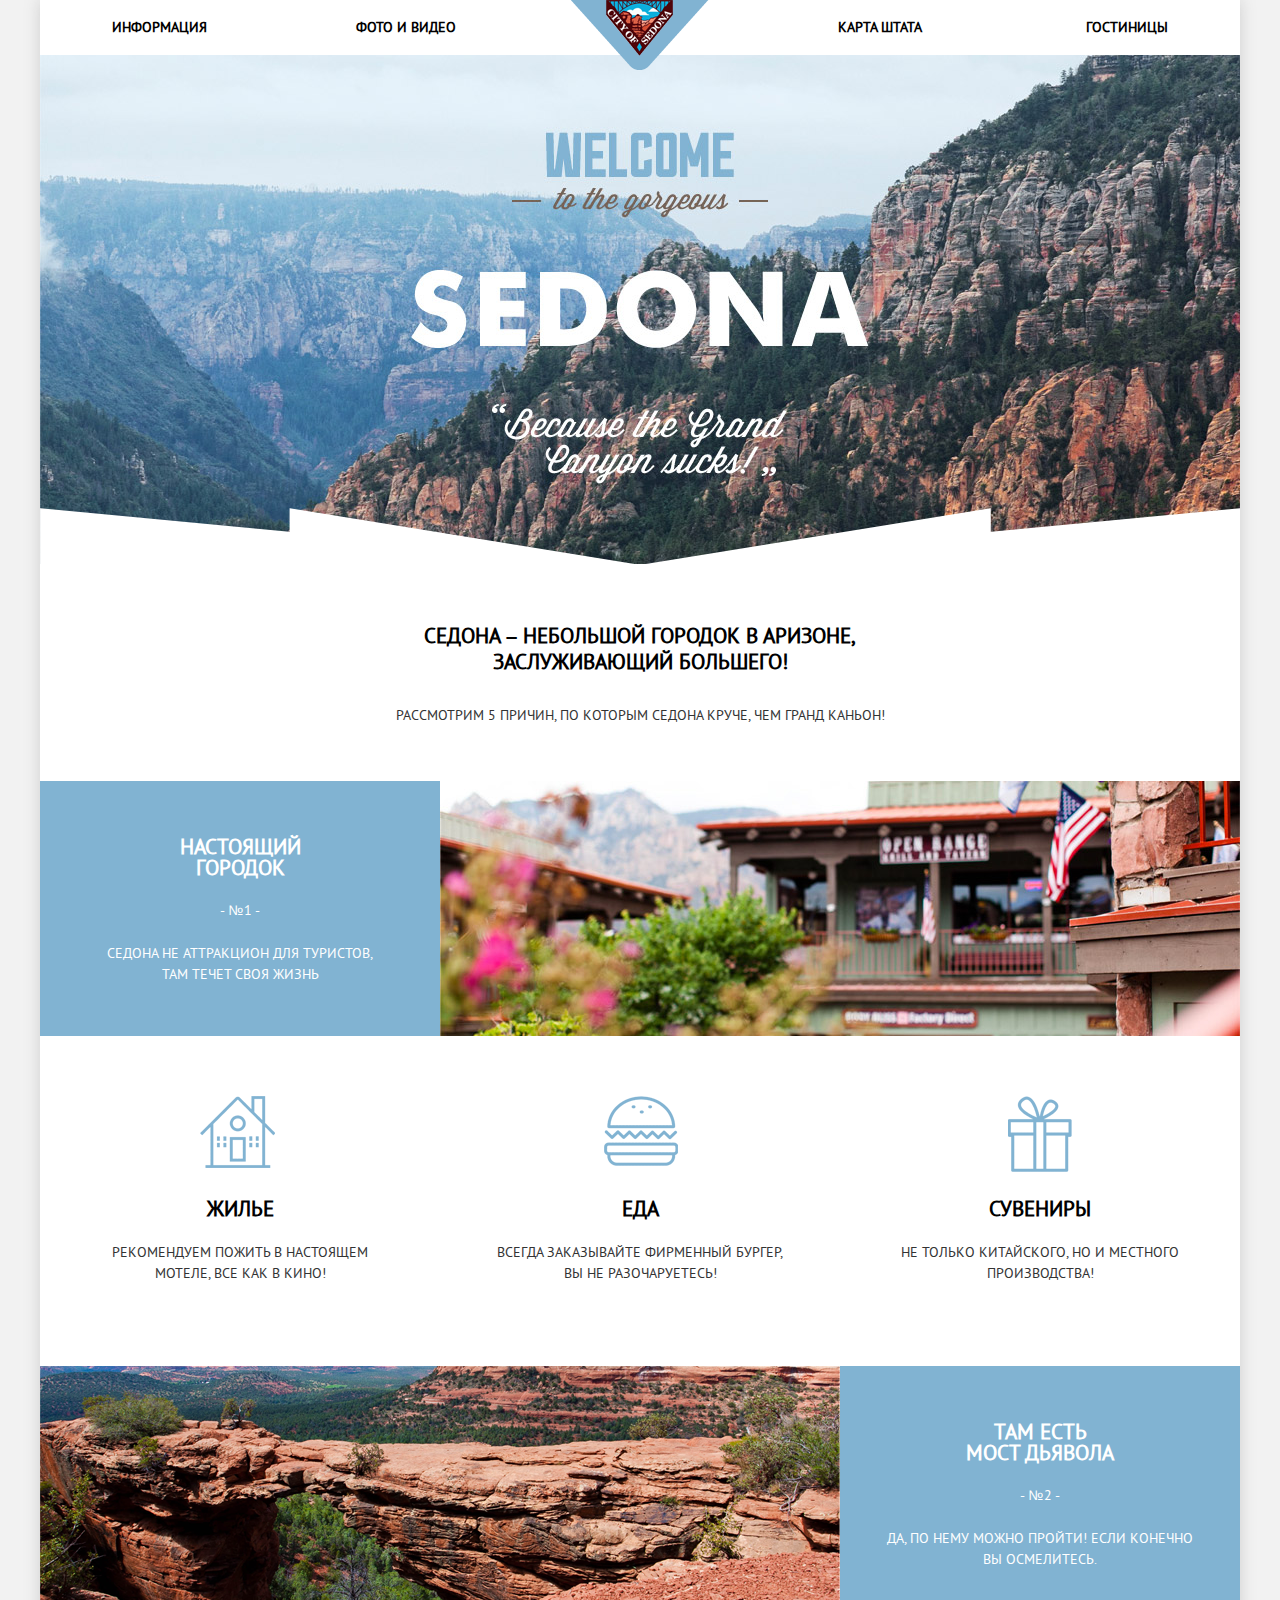
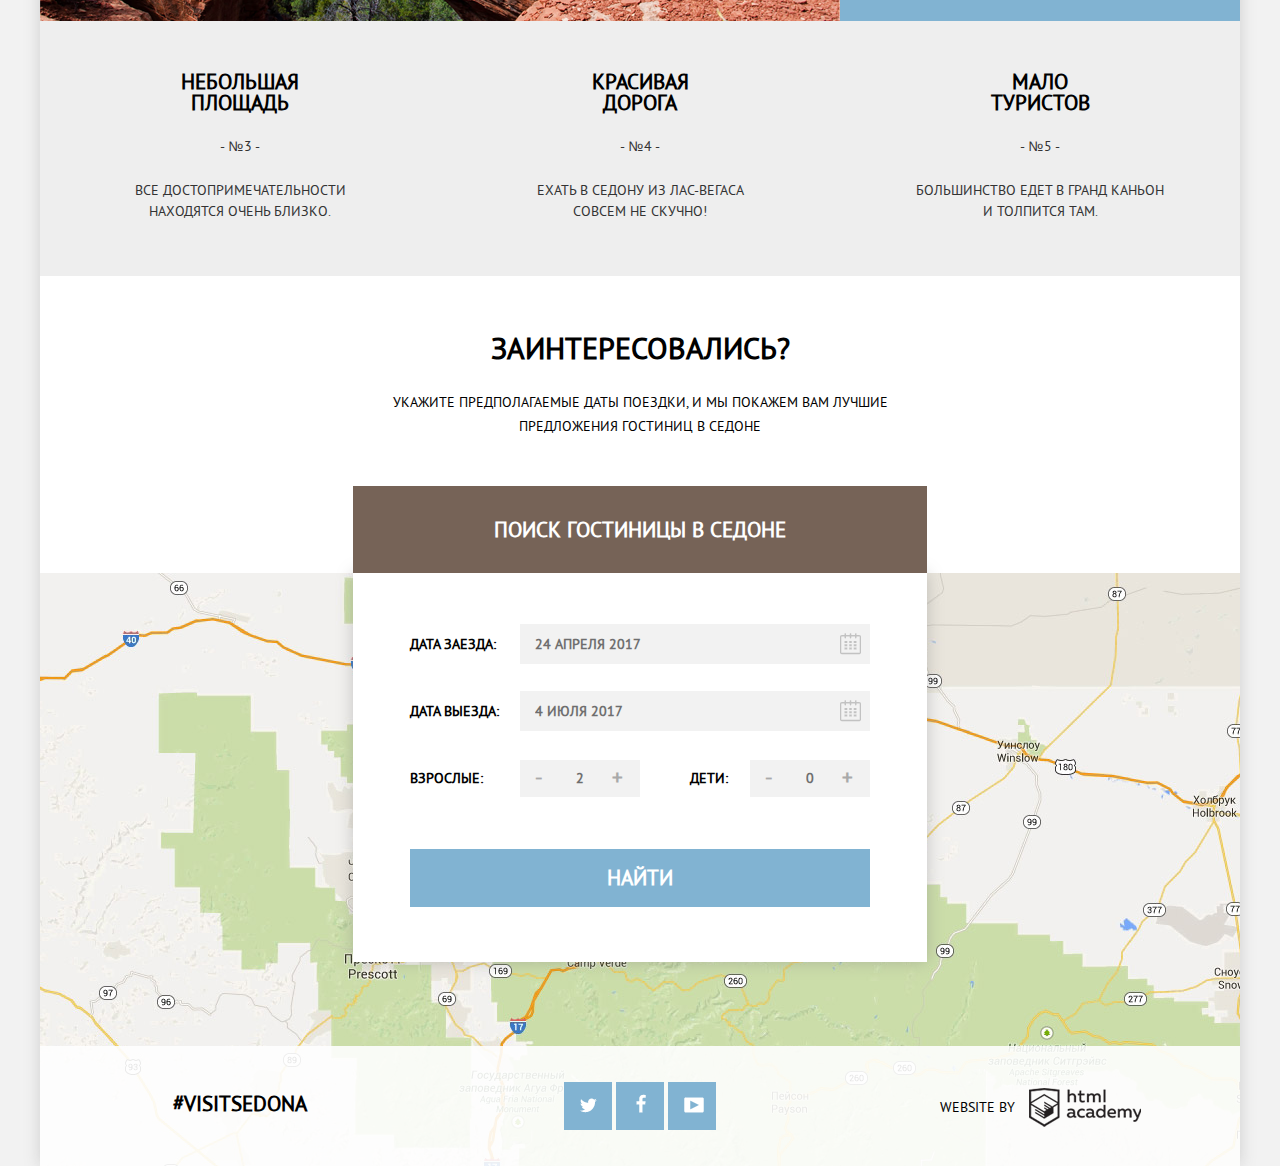
==== commit 8223d771: "Финальная верстка, исправление ошибок от 15.02.2017" ====
--- a/index.html
+++ b/index.html
@@ -33,7 +33,7 @@
           </div>
         </nav>
       </header>
-      <main class="main-content offset-main">
+      <main class="main-content">
         <div class="banner-wrapper"></div>
         <div class="advantages-container">
           <div class="advantages-title-wrapper">
@@ -100,7 +100,7 @@
           <div class="hotels-title-wrapper">
             <div class="hotels-title">Заинтересовались?</div>
             <div class="hotels-title-description">
-              Укажите предполагаемые даты поездки, <br>
+              Укажите предполагаемые даты поездки,
               и мы покажем вам лучшие предложения гостиниц в Cедоне
             </div>
           </div>
@@ -123,14 +123,21 @@
                   </div>
                   <div class="find-hotel-form-row">
                     <div class="find-hotel-form-half-col">
-                      <label for="adult" class="find-hotel-label">Взрослые:</label> <span class="adult-minus">-  </span>
-                      <input class="input-data" type="text" name="adult" id="adult" placeholder="2">
-                      <span class="adult-plus">+</span>
+                      <label for="adult" class="find-hotel-label">Взрослые:</label>
+                      <div class="find-hotel-form-num-field">
+                        <div class="num-minus">-</div>
+                        <input class="input-data" type="text" name="adult" id="adult" placeholder="2">
+                        <div class="num-plus">+</div>
+                      </div>
                     </div>
+
                     <div class="find-hotel-form-half-col">
-                      <label for="kids" class="find-hotel-label half">Дети:</label><span class="kids-minus">-</span>
-                      <input class="input-data" type="text" name="kids" id="kids" placeholder="0">
-                      <span class="kids-plus">+</span>
+                      <label for="kids" class="find-hotel-label half">Дети:</label>
+                      <div class="find-hotel-form-num-field">
+                        <div class="num-minus">-</div>
+                        <input class="input-data" type="text" name="kids" id="kids" placeholder="0">
+                        <div class="num-plus">+</div>
+                      </div>
                     </div>
                   </div>
                   <div class="find-hotel-form-row">
@@ -140,7 +147,6 @@
               </div>
             </div>
           </div>
-
         </div>
       </main>
       <footer class="footer-index clearfix">
--- a/css/style.css
+++ b/css/style.css
@@ -35,12 +35,6 @@
 
 }
 
-.offset-main {
-  position: relative;
-  bottom: -120px;
-
-}
-
 .center {
   width: 1056px;
   margin: 0 auto;
@@ -360,7 +354,9 @@
   font-size: 14px;
   margin: 0 auto;
   padding-top: 50px;
-}
+  padding-bottom: 55px;
+}
+
 
 .find-hotel-form-row {
   margin-bottom: 25px;
@@ -372,7 +368,7 @@
 }
 
 .find-hotel-form-row:last-child {
-  margin-bottom: 0px;
+  margin-bottom: 0;
 }
 
 .find-hotel-label {
@@ -399,17 +395,17 @@
 .input-data {
   display: inline-block;
   vertical-align: middle;
-  padding: 0;
   padding-top: 7px;
   padding-bottom: 7px;
+  padding-left: 15px;
+  padding-right: 15px;
   margin: 0;
   border: 0;
-  width: 295px;
+  width: 280px;
   font-family: "PT Sans", Arial, sans-serif;
   font-size: 14px;
   font-weight: 700;
   text-transform: uppercase;
-  padding-left: 15px;
   background-color: #f2f2f2;
 }
 
@@ -437,72 +433,45 @@
 
 .form-calendar:hover {
   background-position: center center;
+  cursor: pointer;
 }
 
 .form-calendar:active {
   background-position: center -67px;
-}
-
-.find-hotel-form-half-col div {
+  cursor: pointer;
+}
+
+.find-hotel-form-num-field {
+  position: relative;
+  display: inline-block;
+  vertical-align: middle;
+  width: 118px;
+}
+
+
+.num-minus,
+.num-plus {
+  position: absolute;
+  top: 7px;
   display: block;
-  width: 15px;
-  height: 38px;
   font-size: 21px;
-  line-height: 38px;
-  color: black;
-  position: absolute;
-  text-align: center;
-}
-
-.adult-minus {
-  display: inline-block;
-  position: relative;
-  top: 4px;
-  left: 25px;
-  font-size: 21px;
+  line-height: 21px;
   color: #a9a9a9;
   cursor: pointer;
-}
-
-.adult-plus {
-  position: relative;
-  top: -35px;
-  left: 200px;
-  font-size: 21px;
-  color: #a9a9a9;
-  cursor: pointer;
- }
-
-.kids-minus {
-  position: relative;
-  top: 4px;
-  left: 25px;
-  font-size: 21px;
-  color: #a9a9a9;
-  cursor: pointer;
- }
-
-.kids-plus {
-  position: relative;
-  top: -35px;
-  left: 200px;
-  font-size: 21px;
-  color: #a9a9a9;
-  cursor: pointer;
-}
-
-.adult-plus:hover, .adult-minus:hover,
-.kids-plus:hover, .kids-minus:hover {
+
+}
+
+.num-minus { left: 15px; }
+.num-plus {right: 15px; }
+
+.num-plus:hover, .num-minus:hover {
   color: #000000;
 }
 
-.adult-plus:active, .adult-minus:active,
-.kids-plus:active, .kids-minus:active {
+.num-plus:active, .num-minus:active {
   color: #81b3d2;
 }
 
-
-
  .find-hotel-form-container form .find-hotel-form-half-col input {
   display: inline-block;
   vertical-align: top;
@@ -512,20 +481,16 @@
   line-height: 21px;
   text-transform: uppercase;
   text-align: center;
-  width: 110px;
+  width: 60px;
   margin: 0;
-  padding: 0;
   border: 0;
-  padding-top: 8px;
-  padding-bottom: 8px;
- }
+  padding: 8px 30px;
+}
 
 .find-hotel-form-half-col {
   display: inline-block;
-  width: 228px;
-}
-
-
+  width: 230px;
+}
 
  .btn-find {
   width: 460px;
@@ -541,13 +506,11 @@
   font-weight: 700;
   margin-top: 25px;
   border: 0;
-  margin-bottom: 55px;
   cursor: pointer;
 }
 
 .btn-find:hover {
   background-color: #669ec0;
-
 }
 
 .btn-find:active {
@@ -555,10 +518,11 @@
   color: rgba(255,255,255,0.3);
 }
 
- footer {
+ .footer-index {
   height: 120px;
   background-color: rgba(254,254,254,0.9);
-  position: relative;
+  position: absolute;
+  bottom: 0px;
   z-index: 2;
 }
 
@@ -566,6 +530,7 @@
   background-color: rgba(254,254,254,0.9);
   height: 120px;
 }
+
 
 .footer-label, .footer-social, .footer-copyright {
   width: 400px;
@@ -710,7 +675,7 @@
 }
 
 .select-hotel-left-row label:before {
-  content: '';
+  content: "";
   position: absolute;
   top: -3px;
   left: 0;
@@ -744,7 +709,7 @@
   padding-top: 5px;
   padding-bottom: 5px;
   margin-top: 10px;
-
+  border-radius: 3px;
 }
 
 .hotel-price {
@@ -775,7 +740,7 @@
 
 .range-left:hover {
   background-color: #1c4f80;
-  cursor: url(../img/pointer.png), pointer;
+  cursor: pointer;
 }
 
 .range-left::after {
@@ -800,7 +765,7 @@
 }
 .range-right:hover {
   background-color: #1c4f80;
-  cursor: url(../img/pointer.png), pointer;
+  cursor: pointer;
 }
 
 .range-right::after {
@@ -828,10 +793,11 @@
   text-transform: uppercase;
   background: none;
   border: 2px solid white;
+  border-radius: 3px;
 }
 
 .select-hotel-btn:hover {
-  cursor: url(../img/pointer.png), pointer;
+  cursor: pointer;
   color: black;
   background-color: white;
 }
@@ -918,8 +884,8 @@
 }
 
 .result-order-up {
-  width: 0px;
-  height: 0px;
+  width: 0x;
+  height: 0;
   border: 5px solid transparent;
   border-bottom: 10px solid #ccc;
   position: absolute;
@@ -954,9 +920,7 @@
 }
 
 .result-item-wrapper {
-  height: 150px;
   border-top: 1px solid #e5e5e5;
-  height: 90px;
   padding-top: 30px;
   padding-bottom: 30px;
 }
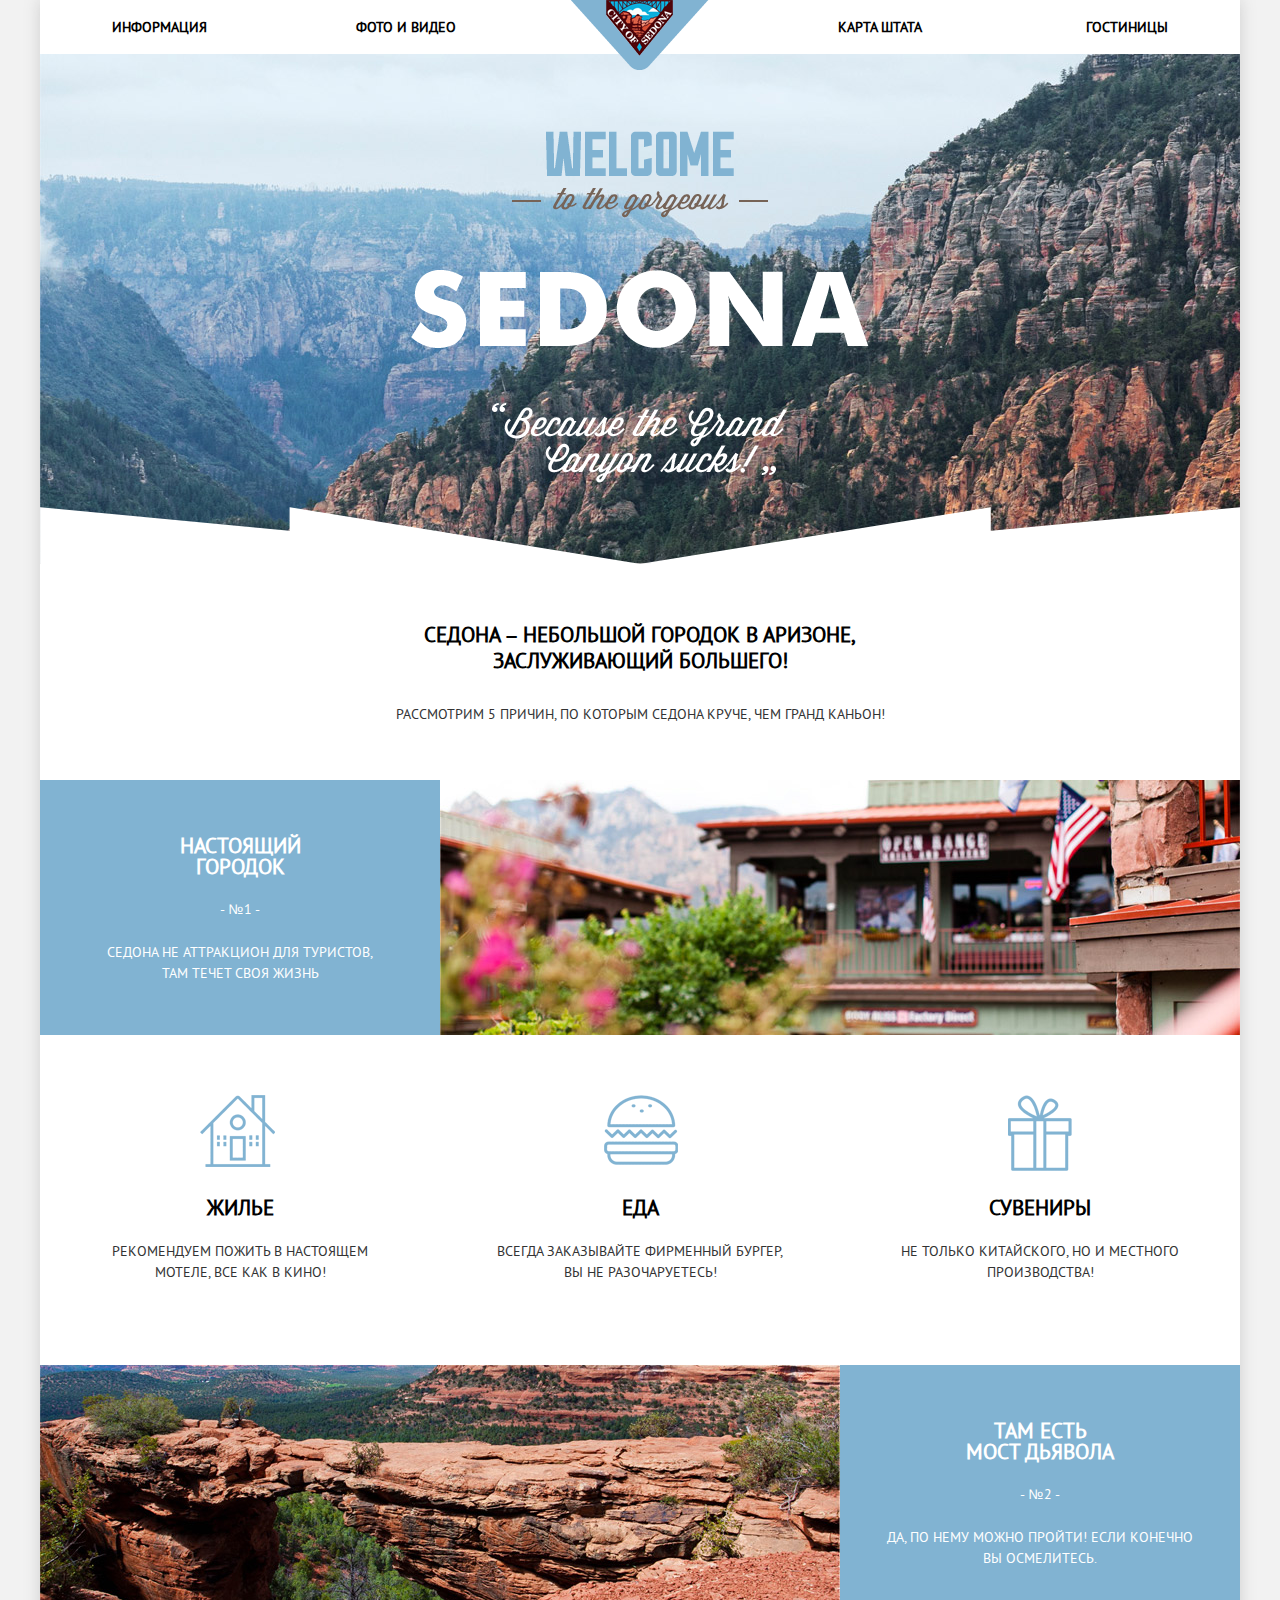
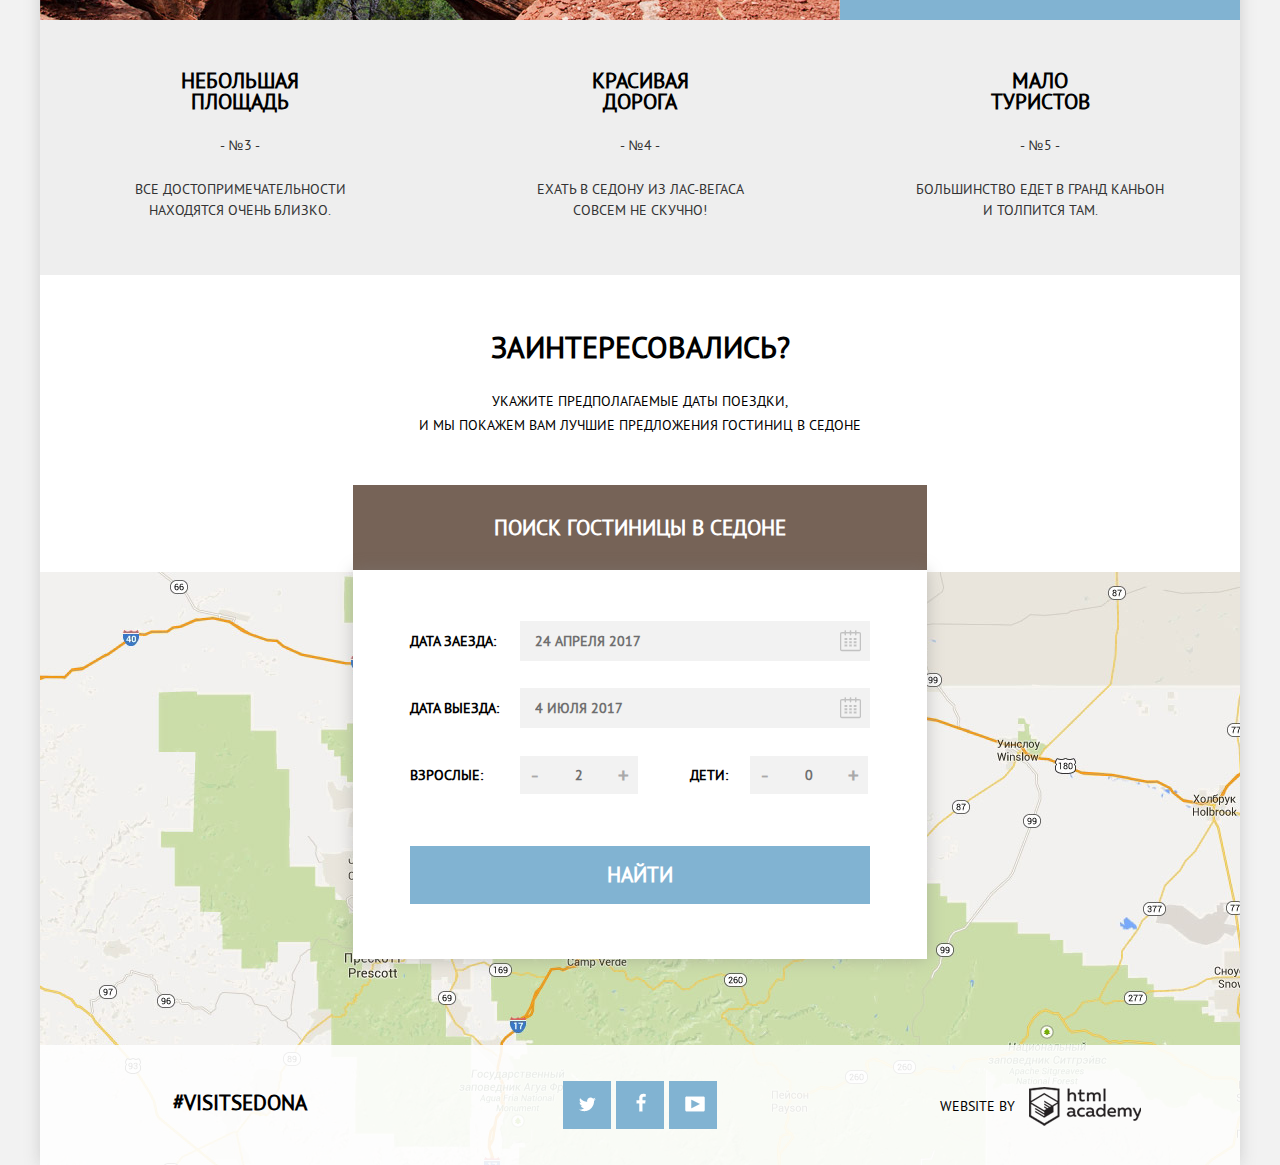
==== commit 62b67220: "Доработка по замечаниям на защите" ====
--- a/index.html
+++ b/index.html
@@ -4,7 +4,7 @@
     <meta charset="utf-8">
     <title>Добро пожаловать в Седону</title>
     <link rel="stylesheet" href="css/normalize.css">
-    <link rel="stylesheet" href="css/style.css">
+    <link rel="stylesheet" href="css/style-min.css">
   </head>
   <body>
     <div class="main-contaner">
@@ -34,10 +34,17 @@
         </nav>
       </header>
       <main class="main-content">
-        <div class="banner-wrapper"></div>
+        <div class="banner-wrapper">
+          <img class="banner-wrapper-row" src="img/welcome.png" width="188" height="45" alt="Welcome">
+          <img class="banner-wrapper-row" src="img/gorgeous.png" width="256" height="30" alt="to be gorgeous">
+          <img class="banner-wrapper-row" src="img/sedona.png" width="458" height="78" alt="Sedona">
+          <img class="banner-wrapper-row" src="img/because.png"  width="296" height="80" alt="Because the Grand Canyon sucks!">
+        </div>
         <div class="advantages-container">
           <div class="advantages-title-wrapper">
-            <h1 class="advantages-title">Седона &ndash; небольшой городок в Аризоне, заслуживающий большего!</h1>
+            <h1 class="advantages-title">Седона &ndash; небольшой городок в Аризоне,
+              заслуживающий большего!
+            </h1>
             <div class="advantages-description">
               Рассмотрим 5 причин, по которым Седона круче, чем гранд каньон!
             </div>
@@ -52,30 +59,36 @@
               </div>
             </section>
           </div>
-
           <div class="advantage-extention-wrapper clearfix">
             <section class="advantage-extention">
               <div class="advantage-extention-image"></div>
               <div class="advantages-title extention">Жилье</div>
-              <div class="advantages-description extention">Рекомендуем пожить в настоящем мотеле, все как в кино!</div>
+              <div class="advantages-description extention">Рекомендуем пожить в настоящем
+                мотеле, все как в кино!
+              </div>
             </section>
             <section class="advantage-extention">
               <div class="advantage-extention-image"></div>
               <div class="advantages-title extention">Еда</div>
               <div class="advantages-description extention">
-                Всегда заказывайте фирменный бургер, Вы не разочаруетесь!</div>
+                Всегда заказывайте фирменный бургер, Вы не разочаруетесь!
+              </div>
             </section>
             <section class="advantage-extention">
               <div class="advantage-extention-image"></div>
               <div class="advantages-title extention">Сувениры</div>
-              <div class="advantages-description extention">Не только китайского, но и местного производства!</div>
+              <div class="advantages-description extention">Не только китайского, но и местного
+                производства!
+              </div>
             </section>
           </div>
           <div class="advantages-wrapper second clearfix">
             <section class="advantage second">
               <div class="advantages-title second">Там есть мост дьявола</div>
               <div class="advantages-description second">- №2 -</div>
-              <div class="advantages-description second">Да, по нему можно пройти! Если конечно вы осмелитесь.</div>
+              <div class="advantages-description second">Да, по нему можно пройти! Если конечно
+                вы осмелитесь.
+              </div>
             </section>
           </div>
           <div class="advantages-wrapper third clearfix">
@@ -100,14 +113,13 @@
           <div class="hotels-title-wrapper">
             <div class="hotels-title">Заинтересовались?</div>
             <div class="hotels-title-description">
-              Укажите предполагаемые даты поездки,
+              Укажите предполагаемые даты поездки, <br>
               и мы покажем вам лучшие предложения гостиниц в Cедоне
             </div>
           </div>
           <img class="map" src="img/map.jpg" width="1200" height="593" alt="Карта">
-
           <div class="find-hotel-form-wrapper">
-          <button class="find-hotel">Поиск гостиницы в Cедоне</button>
+            <a href="feedback-form.html" class="find-hotel">Поиск гостиницы в Cедоне</a>
             <div class="modal-hotel-form">
               <div class="find-hotel-form-container">
                 <form action="#" method="get">
@@ -125,18 +137,17 @@
                     <div class="find-hotel-form-half-col">
                       <label for="adult" class="find-hotel-label">Взрослые:</label>
                       <div class="find-hotel-form-num-field">
-                        <div class="num-minus">-</div>
-                        <input class="input-data" type="text" name="adult" id="adult" placeholder="2">
-                        <div class="num-plus">+</div>
+                        <button class="num-minus">-</button>
+                        <input class="input-data" type="number" min="1" name="adult" id="adult" placeholder="2">
+                        <button class="num-plus">+</button>
                       </div>
                     </div>
-
                     <div class="find-hotel-form-half-col">
                       <label for="kids" class="find-hotel-label half">Дети:</label>
                       <div class="find-hotel-form-num-field">
-                        <div class="num-minus">-</div>
-                        <input class="input-data" type="text" name="kids" id="kids" placeholder="0">
-                        <div class="num-plus">+</div>
+                        <button class="num-minus">-</button>
+                        <input class="input-data" type="number" min="0" name="kids" id="kids" placeholder="0">
+                        <button class="num-plus">+</button>
                       </div>
                     </div>
                   </div>
@@ -166,6 +177,6 @@
         </div>
       </footer>
     </div>
-    <script src="js/script.js"></script>
+    <script src="js/script-min.js"></script>
   </body>
 </html>
--- a/css/style-min.css
+++ b/css/style-min.css
@@ -0,0 +1 @@
+@font-face{font-family:"PT Sans";src:url(../fonts/ptsansbold.woff)}@font-face{font-family:"PT Sans";src:url(../fonts/ptsans.woff)}body{min-width:1280px;text-transform:uppercase;background-size:1280px auto;background-color:#f2f2f2;font-family:"PT Sans",Arial,sans-serif}.main-header{background-color:#fff}.main-contaner{width:1200px;margin:0 auto;box-shadow:0 0 15px rgba(127,127,127,.3);position:relative}.main-content{background-color:#fff}.center{width:1056px;margin:0 auto}.nav-left,.nav-right{width:400px;margin:0;padding:0;list-style-type:none}.nav-left{float:left}.nav-right{float:right;text-align:right}.nav-left a,.nav-right a{display:block;font-size:14px;line-height:26px;font-weight:700;text-decoration:none;color:#766357;padding:14px 0}.nav-left a[href],.nav-right a[href]{color:#000;cursor:pointer}.nav-left a[href]:hover,.nav-right a[href]:hover{color:#81b3d2}.nav-left a[href]:active,.nav-right a[href]:active{color:rgba(0,0,0,.3);cursor:pointer}.nav-left li,.nav-right li{display:inline-block;vertical-align:top}.nav-left li:first-child{padding-right:145px}.nav-right li:first-child{padding-right:160px}.clearfix::after{content:"";display:table;clear:both}.logo{width:138px;z-index:2;position:absolute;left:50%;margin-left:-69px;top:0}.banner-wrapper{height:510px;background:url(../img/banner-mask.png) no-repeat 0 bottom,#999 url(../img/banner-photo.jpg) no-repeat;margin:0 auto;width:100%}.banner-wrapper-row{display:block;margin:0 auto}.banner-wrapper-row:nth-child(1){padding-top:77px}.banner-wrapper-row:nth-child(2){padding-top:12px}.banner-wrapper-row:nth-child(3){padding-top:52px}.banner-wrapper-row:nth-child(4){padding-top:55px}.advantages-container{width:1200px}.advantages-title-wrapper{width:576px;margin:58px auto 0}.advantages-description,.advantages-title{font-family:"PT Sans",Arial,sans-serif;font-size:21px;line-height:26px;font-weight:700;text-transform:uppercase;text-align:center;margin:0 auto}.advantages-description{font-size:14px;line-height:21px;font-weight:400;color:#333;margin:30px auto 0}.advantages-wrapper.first{margin-top:55px;background:#aba689 url(../img/town.jpg) no-repeat right 0}.advantage{background-color:#81b3d2;width:400px;height:255px;float:left}.advantages-title.first{color:#fff;padding-left:140px;padding-right:140px;margin-top:55px;font-family:"PT Sans",Arial,sans-serif;font-size:21px;font-weight:700;line-height:21px}.advantages-description.first{color:#fff;margin:22px auto 0;padding-left:60px;padding-right:60px;text-align:center;font-size:14px;font-weight:400}.advantage-extention-wrapper{margin-top:60px}.advantage-extention{width:400px;height:270px;float:left}.advantage-extention-image{height:80px;width:80px;text-align:center;background:#fff;margin:0 auto}.advantage-extention:nth-child(1) .advantage-extention-image{background:url(../img/advantages-icon.png) no-repeat}.advantage-extention:nth-child(2) .advantage-extention-image{background:url(../img/advantages-icon.png) no-repeat -83px 0}.advantage-extention:nth-child(3) .advantage-extention-image{background:url(../img/advantages-icon.png) no-repeat -165px 0}.advantages-title.extention{margin-top:20px}.advantages-description.extention{padding-left:50px;padding-right:50px;text-align:center;margin-top:20px}.advantages-wrapper.second{background:#e0b197 url(../img/bridge.jpg) no-repeat left 0}.advantage.second{float:right}.advantages-title.second{margin:55px auto 0;padding-left:125px;padding-right:125px;text-align:center;color:#fff;font-size:21px;font-weight:700;line-height:21px}.advantages-description.second{margin:22px auto 0;padding-left:40px;padding-right:40px;text-align:center;font-size:14px;font-weight:400;color:#fff}.advantages-wrapper.third{margin-bottom:0;height:255px}.advantage.third{background-color:#eee}.advantages-title.third{margin:50px auto 0;padding-left:125px;padding-right:125px;text-align:center;font-size:21px;font-weight:700;line-height:21px}.advantages-description.third{margin:23px auto 0;padding-left:70px;padding-right:70px;text-align:center;font-size:14px;font-weight:400}.find-hotels-container{position:relative}.map{display:block;margin-top:135px;background-color:#cbdda9}.hotels-title-wrapper{width:576px;margin:0 auto;padding-top:55px}.hotels-title,.hotels-title-description{font-size:30px;line-height:24px;font-family:"PT Sans",Arial,sans-serif;font-weight:700;text-align:center;margin:5px auto 0}.hotels-title-description{width:450px;font-size:14px;font-weight:400;margin:30px auto 0}.find-hotel-form-wrapper{width:574px;position:absolute;left:313px;top:210px;z-index:2}.find-hotel{display:block;text-decoration:none;width:100%;font-size:21px;line-height:85px;font-family:"PT Sans",Arial,sans-serif;font-weight:700;text-transform:uppercase;color:#fff;background-color:#766357;text-align:center;border:none;cursor:pointer}.modal-hotel-form{display:block;background:#fff;opacity:1;box-shadow:0 0 15px rgba(127,127,127,.4);transition:opacity .5s ease-in}.find-hotel-form-container{width:460px;max-height:500px;font-size:14px;margin:0 auto;padding-top:50px;padding-bottom:55px;opacity:1;transition:max-height .5s ease-in-out,opacity 1s ease-in}.modal-hotel-form-hidden{opacity:0}.find-hotel-form-row{margin-bottom:25px;line-height:26px;font-family:"PT Sans",Arial,sans-serif;font-weight:700;font-size:0;position:relative}.find-hotel-form-row:last-child{margin-bottom:0}.find-hotel-label{width:110px;padding:7px 0;margin:0;border:0;line-height:28px}.find-hotel-label,.find-hotel-label.half,.input-data{display:inline-block;vertical-align:middle;font-size:14px}.find-hotel-label.half{padding-left:50px;width:60px}.input-data{padding:7px 15px;margin:0;border:0;width:280px;font-family:"PT Sans",Arial,sans-serif;font-weight:700;text-transform:uppercase;background-color:#f2f2f2;-moz-appearance:textfield;appearance:none}.input-data[type=number]::-webkit-inner-spin-button,.input-data[type=number]::-webkit-outer-spin-button{-webkit-appearance:none;appearance:none;margin:0}.input-data:hover{background-color:#ebebeb}.input-data:focus{background-color:#fff;text-decoration:none;outline:2px solid #e5e5e5}.form-calendar{display:inline-block;vertical-align:middle;width:20px;height:40px;padding-left:10px;padding-right:10px;font-size:14px;background:#f2f2f2 url(../img/calendar.png) no-repeat center 9px}.form-calendar:hover{background-position:center center;cursor:pointer}.form-calendar:active{background-position:center -67px;cursor:pointer}.find-hotel-form-num-field{position:relative;display:inline-block;vertical-align:middle;width:118px;height:38px}.num-minus,.num-plus{display:inline-block;vertical-align:top;width:30px;height:100%;padding:0;border:0;font-size:21px;line-height:21px;color:#a9a9a9;background:#f2f2f2;cursor:pointer}.num-minus:hover,.num-plus:hover{color:#000;background:#ebebeb}.num-minus:active,.num-plus:active{color:#81b3d2}.btn-find,.find-hotel-form-container form .find-hotel-form-half-col input{text-transform:uppercase;font-family:"PT Sans",Arial,sans-serif;font-weight:700;border:0}.find-hotel-form-container form .find-hotel-form-half-col input{display:inline-block;vertical-align:top;text-align:center;height:28px;margin:0;padding:5px;font-size:14px;line-height:21px;width:48px}.find-hotel-form-half-col{display:inline-block;vertical-align:top;width:230px}.btn-find{width:460px;background-color:#81b3d2;color:#fff;font-size:21px;line-height:26px;padding-bottom:16px;padding-top:16px;margin-top:25px;cursor:pointer}.btn-find:hover{background-color:#669ec0}.btn-find:active{background-color:#5496bd;color:rgba(255,255,255,.3)}.footer-index{position:absolute;bottom:0;z-index:2}.footer-index,.footer-inner{background-color:rgba(254,254,254,.9);height:120px}.footer-copyright,.footer-label,.footer-social{width:400px;text-align:center;float:left}.footer-social{font-size:0}.footer-label a{display:block;margin-top:45px;font-weight:700;font-size:21px;line-height:26px;color:#000;text-decoration:none}.social-btn{display:inline-block;vertical-align:top;width:48px;height:48px;margin-top:36px;margin-right:5px;background:#81b3d2 url(../img/social-icon.png) no-repeat center;text-decoration:none;text-align:center;cursor:pointer}.social-btn:last-child,.sort-items li:last-child{margin-right:0}.social-btn.social-btn-tw{background-position:16px 12px}.social-btn.social-btn-fb{background-position:-36px 12px}.social-btn.social-btn-yt{background-position:-87px 12px}.social-btn.social-btn-tw:hover{background:#669ec0 url(../img/social-icon.png) no-repeat 16px 12px}.social-btn.social-btn-fb:hover{background:#669ec0 url(../img/social-icon.png) no-repeat -36px 12px}.social-btn.social-btn-yt:hover{background:#669ec0 url(../img/social-icon.png) no-repeat -87px 12px}.social-btn.social-btn-tw:active{background:#5496bd url(../img/social-icon.png) no-repeat 16px -44px}.social-btn.social-btn-fb:active{background:#5496bd url(../img/social-icon.png) no-repeat -36px -44px}.social-btn.social-btn-yt:active{background:#5496bd url(../img/social-icon.png) no-repeat -87px -44px}.htmlacademy{display:inline-block;vertical-align:middle;width:112px;height:40px;background:#fcfcfb url(../img/htmlacademy.png) no-repeat;background-position:0 0;margin-left:10px}.footer-copyright,.select-hotel-wrapper{font-family:"PT Sans",Arial,sans-serif;font-size:14px;font-weight:400}.footer-copyright{margin-top:42px}.footer-copyright a{color:#000;text-decoration:none}.footer-copyright a:hover .htmlacademy{background-position:0 -48px}.footer-copyright a:active .htmlacademy{background-position:0 -95px}.select-hotel-wrapper{background:#30414b url(../img/filter-background.jpg) no-repeat;height:218px;color:#fff;line-height:21px}.select-hotel-wrapper.center{background:0 0;padding-top:27px;height:190px}.select-hotel-left{width:255px;float:left}.select-hotel-title{font-weight:700;font-size:16px;line-height:21px}.select-hotel-left-row{margin-top:25px}.select-hotel-left-row input[type=checkbox]{display:none}.select-hotel-left-row label{position:relative;display:block;margin-top:10px;padding-left:40px;color:#fff;line-height:22px}.select-hotel-left-row label:before{content:"";position:absolute;top:-3px;left:0;display:block;width:22px;height:22px;background-position:-5px -5px;background-image:url(../img/checkbox-sprite.png);background-repeat:no-repeat}.select-hotel-left-row input[type=checkbox]:checked~label:before{width:26px;height:22px;background-position:-37px -5px}.select-hotel-right{width:328px;float:right}.hotel-price-container{width:318px;float:right}.hotel-price-row{text-align:center;border:2px solid #fff;padding-top:5px;padding-bottom:5px;margin-top:10px;border-radius:3px}.hotel-price{display:inline-block;vertical-align:top;width:153px;text-align:center;border-right:2px solid #fff}.hotel-price:last-child{border-right:0}.price-range{width:318px;margin-top:15px}.range-left,.range-right{float:left;width:4px;height:4px;background-color:#ababab;border:8px solid #fff;border-radius:50%}.range-left:hover,.range-right:hover{background-color:#1c4f80;cursor:pointer}.range-left::after,.range-right::after{display:block;content:"";height:2px;position:relative;top:1px;left:4px}.range-left::after{background-color:#fff;width:237px}.range-right{margin-left:230px}.range-right::after{width:55px;background-color:rgba(255,255,255,.3)}.select-hotel-btn-wrapper{text-align:center}.select-hotel-btn{padding:5px 35px;margin:23px auto;color:#fff;font-size:14px;font-weight:400;line-height:21px;text-transform:uppercase;background:0 0;border:2px solid #fff;border-radius:3px}.select-hotel-btn:hover{cursor:pointer;color:#000;background-color:#fff}.result-wrapper{background:#fefefe;color:#000}.result-title{font-family:"PT Sans",Arial,sans-serif;font-size:12px;line-height:18px;font-weight:400;padding-top:30px;padding-bottom:30px;height:26px}.result-title-number{width:165px;font-size:21px;line-height:26px;font-weight:700;float:left}.result-order,.result-title-sort-parameter,.sort-items{width:115px;padding-top:4px;float:left}.result-order,.sort-items{width:300px}.sort-items ul{margin:0;padding:0;font-size:0;list-style:none}.sort-items a{color:#81b3d2;text-decoration:none}.sort-items a[href]{color:rgba(0,0,0,.3);border-bottom:1px dotted #81b3d2}.sort-items a[href]:hover{color:#81b3d2;border-bottom:1px dotted #81b3d2}.sort-items a[href]:active{color:#000;border-bottom:0}.sort-items li{display:inline-block;vertical-align:top;font-size:12px;margin-right:30px}.result-order{width:35px;height:40px;float:right;position:relative}.result-order-down,.result-order-up{height:0;border:5px solid transparent;position:absolute}.result-order-up{border-bottom:10px solid #ccc;left:0;width:0x;top:5px}.result-order-down{width:0;border-top:10px solid #81b3d2;top:10px;right:2px}.result-order-up:hover{border-bottom:10px solid #000}.result-order-down:hover{border-top:10px solid #000}.result-order-up:active{border-bottom:10px solid #81b3d2}.result-order-down:active{border-top:10px solid #81b3d2}.result-item-wrapper{border-top:1px solid #e5e5e5;padding-top:30px;padding-bottom:30px}.result-item-wrapper:last-child{border-bottom:1px solid #e5e5e5}.result-item-photo{width:135px;height:90px;float:left}.result-item-description-wrapper{width:260px;margin-left:30px;margin-top:-5px;float:left}.result-item-rating-wrapper{width:110px;height:90px;float:right;text-align:right;font-family:"PT Sans",Arial,sans-serif}.result-item-description-title{font-family:"PT Sans",Arial,sans-serif;font-size:21px;line-height:26px;font-weight:700;color:#000;text-decoration:none}.result-item-description-title:hover{color:#81b3d2}.result-item-description-title:active{color:rgba(0,0,0,.3)}.result-item-description-row{font-family:"PT Sans",Arial,sans-serif;font-size:0;font-weight:400;color:#333;margin-top:10px}.result-item-description-price,.result-item-description-type{display:inline-block;vertical-align:top;font-size:14px;line-height:21px}.result-item-description-type{margin-right:5px;width:110px}.result-item-description-price{width:145px}.result-item-button-row{font-family:"PT Sans",Arial,sans-serif;font-size:0;font-weight:700;text-align:center;margin-top:10px}.result-booking,.result-details{display:inline-block;vertical-align:top;height:27px;font-size:14px;line-height:27px;color:#fff;text-decoration:none}.result-details{margin-right:5px;width:110px;background-color:#81b3d2}.result-details:hover{background-color:#669ec0;color:#fff}.result-details:active{background-color:#5496bd;color:rgba(255,255,255,.3)}.result-booking{width:145px;background-color:#766357}.result-booking:hover{background-color:#604e43}.result-booking:active{background-color:#503e33;color:rgba(255,255,255,.3)}.rating-star,.rating-value{color:#81b3d2;font-size:21px;line-height:21px;font-weight:700}.rating-value{width:110px;background-color:#f2f2f2;color:#666;font-size:14px;font-weight:400;padding-bottom:3px;padding-top:3px;margin-top:40px;text-align:center}